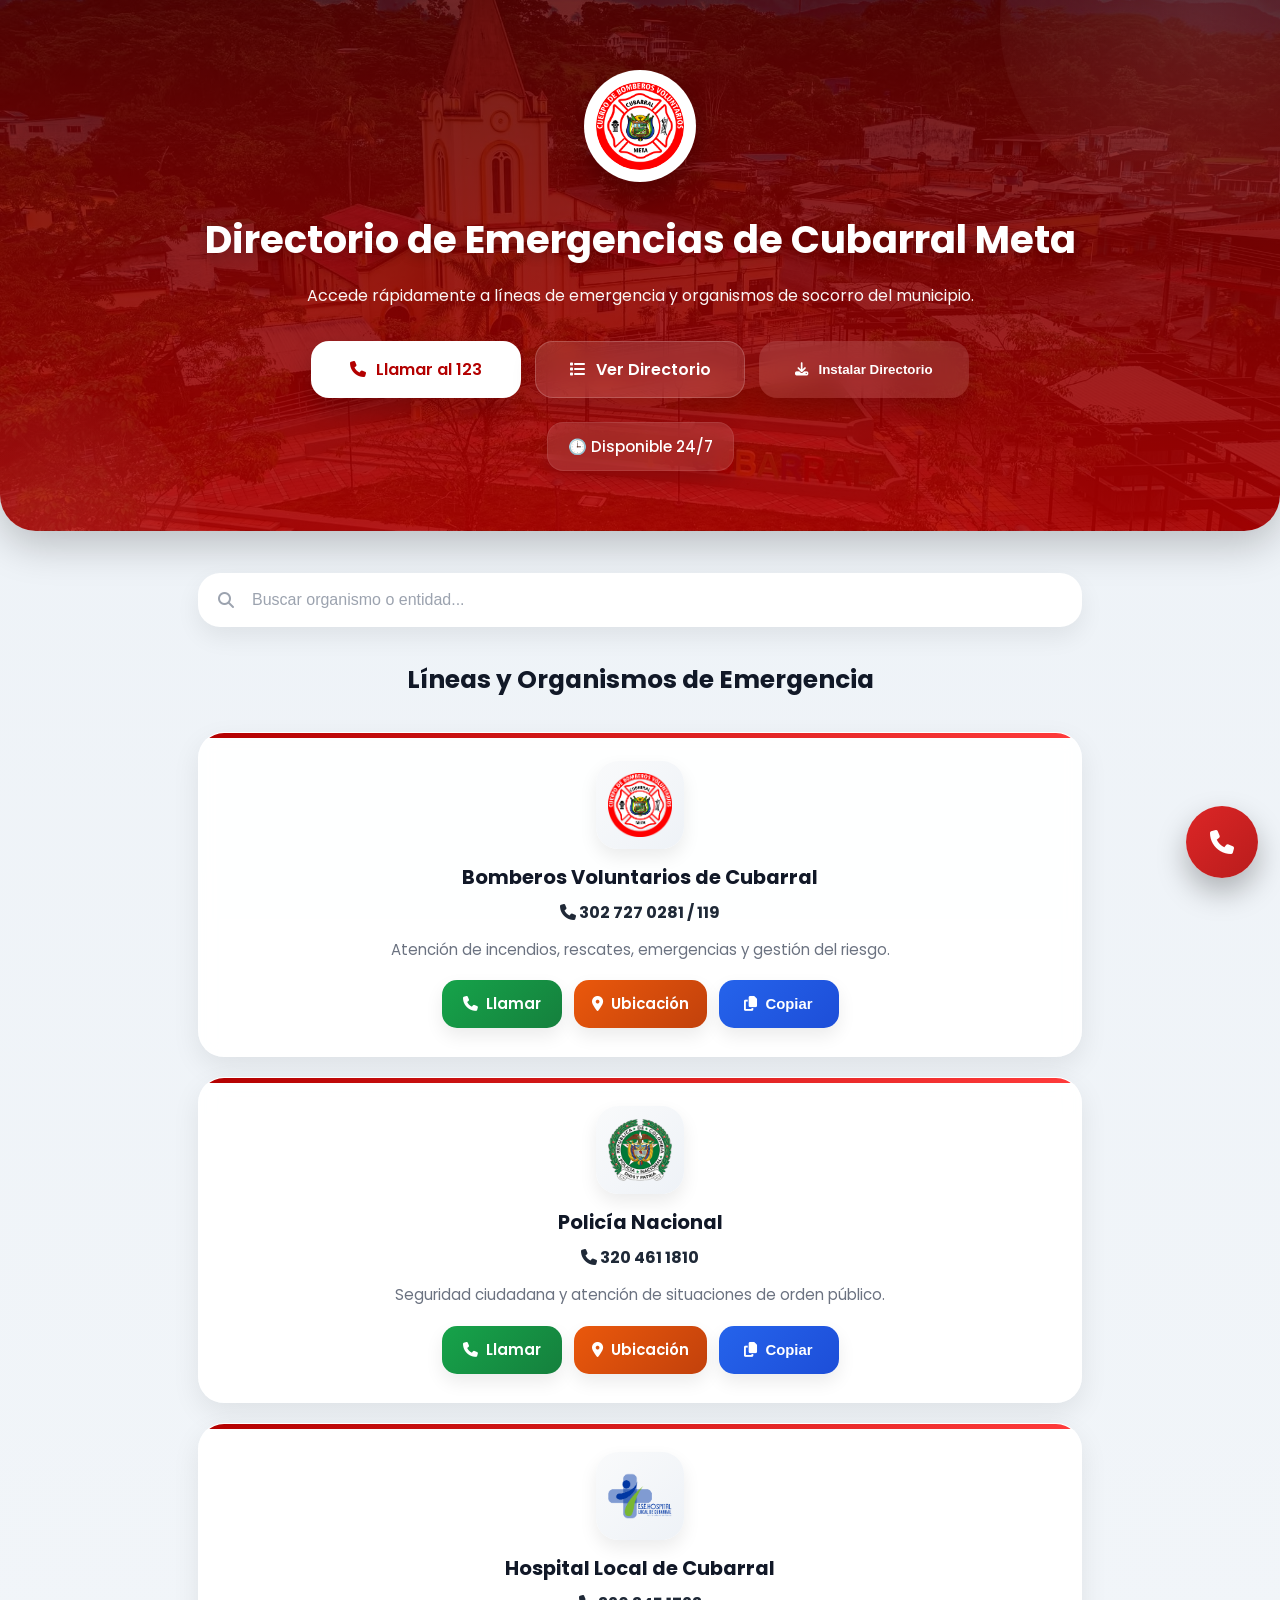
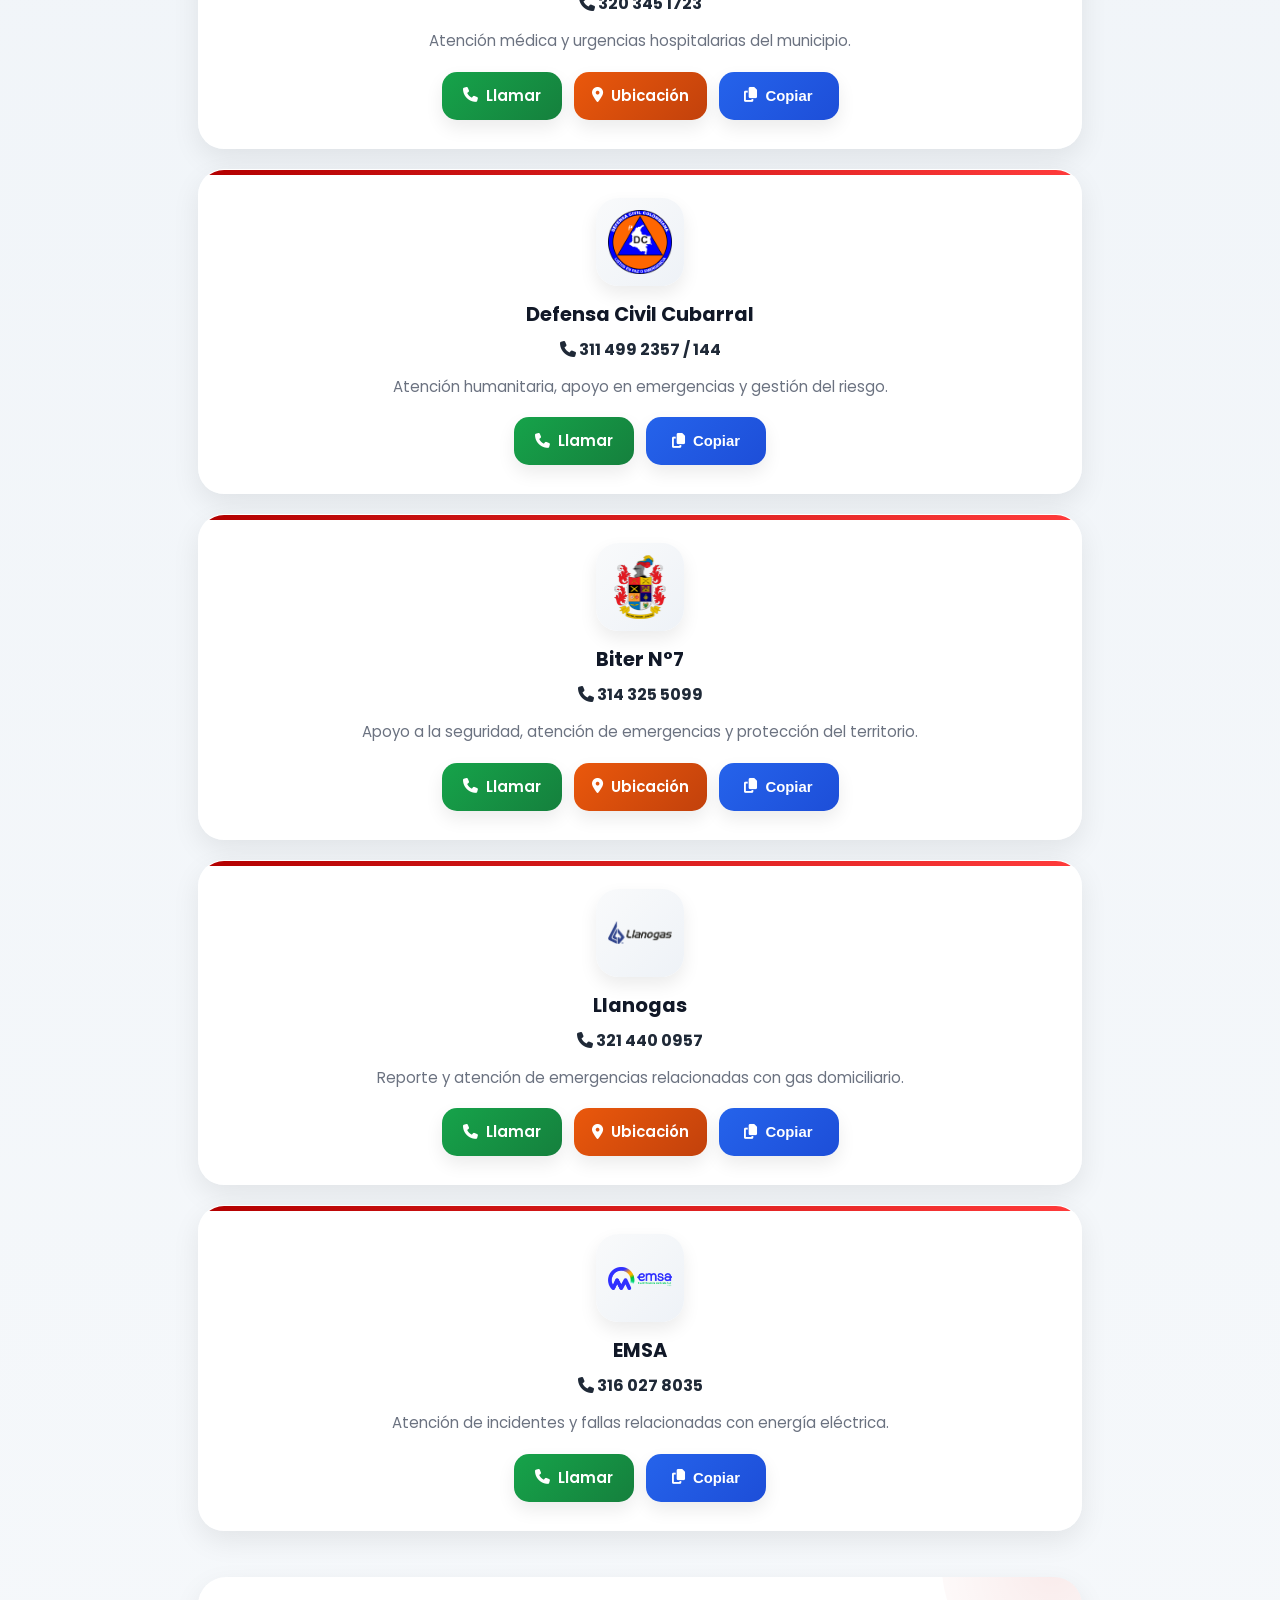
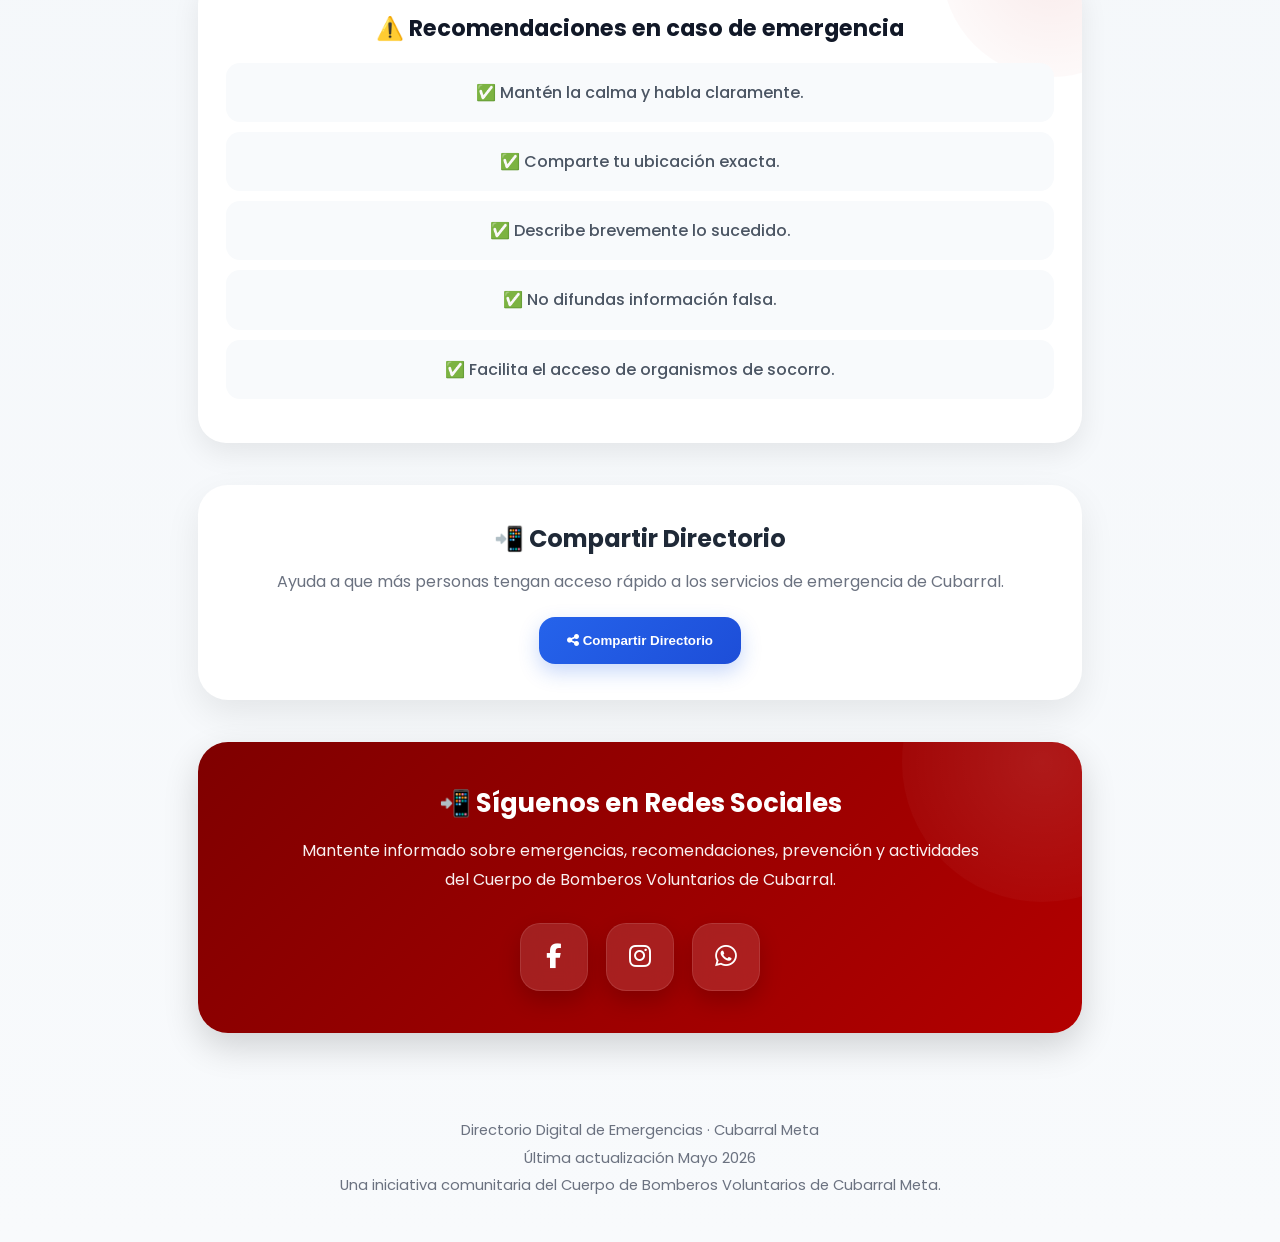
==== directorio/index.html @ 79ac3660 "Add files via upload" ====
<!-- Directorio Digital de Emergencias
Cuerpo de Bomberos Voluntarios de Cubarral

Copyright © 2026 Carlos Ruge
Todos los derechos reservados.
 -->

<!DOCTYPE html>
<html lang="es">

<head>

  <meta charset="UTF-8" />

  <meta
    name="viewport"
    content="width=device-width, initial-scale=1.0" />

  <!-- SEO -->

  <title>
    Directorio de Emergencias de Cubarral Meta
  </title>

  <meta
    name="description"
    content="Directorio digital de emergencias de Cubarral Meta. Accede rápidamente a Bomberos, Policía, Hospital y organismos de socorro." />

  <meta
    name="theme-color"
    content="#b30000">

  <link rel="manifest" href="manifest.json">

  <meta name="mobile-web-app-capable" content="yes">
  <meta name="apple-mobile-web-app-capable" content="yes">
  <meta name="apple-mobile-web-app-status-bar-style" content="default">
  <meta name="apple-mobile-web-app-title" content="Emergencias">

  <!-- OPEN GRAPH -->

  <meta
    property="og:title"
    content="Directorio de Emergencias de Cubarral Meta">

  <meta
    property="og:description"
    content="Accede rápidamente a líneas de emergencia y organismos de socorro de Cubarral Meta.">

  <meta
    property="og:image"
    content="preview.jpg">

  <meta
    property="og:type"
    content="website">

  <!-- FAVICON -->

  <link
    rel="icon"
    type="image/png"
    href="favicon.png">

  <!-- GOOGLE FONTS -->

  <link
    rel="preconnect"
    href="https://fonts.googleapis.com">

  <link
    rel="preconnect"
    href="https://fonts.gstatic.com"
    crossorigin>

  <link
    href="https://fonts.googleapis.com/css2?family=Poppins:wght@300;400;500;600;700&display=swap"
    rel="stylesheet">

  <!-- FONT AWESOME -->

  <link
    rel="stylesheet"
    href="https://cdnjs.cloudflare.com/ajax/libs/font-awesome/6.5.1/css/all.min.css" />

  <style>

    *{
      margin:0;
      padding:0;
      box-sizing:border-box;
    }

    html{
      scroll-behavior:smooth;
    }

    body{

      font-family:'Poppins',sans-serif;

      background:
      linear-gradient(
      to bottom,
      #edf2f7,
      #f8fafc
      );

      color:#1f2937;

      overflow-x:hidden;

    }

    /* SCROLL */

    ::-webkit-scrollbar{
      width:8px;
    }

    ::-webkit-scrollbar-thumb{

      background:#b30000;

      border-radius:20px;

    }

    ::-webkit-scrollbar-track{
      background:#edf2f7;
    }

    /* LOADER */

    #loader{

      position:fixed;

      inset:0;

      background:
      linear-gradient(
      135deg,
      #7f0000,
      #b30000
      );

      z-index:999999;

      display:flex;

      align-items:center;

      justify-content:center;

      transition:1s ease;

    }

    .loader-hide{

      opacity:0;

      visibility:hidden;

    }

    .loader-content{

      text-align:center;

      color:white;

      position:relative;

    }

    .loader-logo{

      width:120px;
      height:120px;

      object-fit:contain;

      background:white;

      border-radius:50%;

      padding:14px;

      position:relative;

      z-index:2;

      box-shadow:
      0 10px 30px rgba(0,0,0,0.25);

      animation:logoFloat 2s ease-in-out infinite;

    }

    .loader-content h2{

      margin-top:24px;

      font-size:1.7rem;

      font-weight:700;

    }

    .loader-content p{

      margin-top:6px;

      opacity:0.92;

      letter-spacing:1px;

    }

    .loader-ring{

      position:absolute;

      width:220px;
      height:220px;

      border-radius:50%;

      border:
      2px solid rgba(255,255,255,0.12);

      top:50%;
      left:50%;

      transform:
      translate(-50%,-50%);

      animation:ringRotate 6s linear infinite;

    }

    @keyframes ringRotate{

      from{
        transform:
        translate(-50%,-50%)
        rotate(0deg);
      }

      to{
        transform:
        translate(-50%,-50%)
        rotate(360deg);
      }

    }

    @keyframes logoFloat{

      0%{
        transform:translateY(0px);
      }

      50%{
        transform:translateY(-8px);
      }

      100%{
        transform:translateY(0px);
      }

    }

    /* HERO */

    .hero{

      position:relative;

      overflow:hidden;

      background:
      linear-gradient(
      rgba(90,0,0,0.84),
      rgba(179,0,0,0.88)
      ),
      url('herocubarral.jpg');

      background-size:cover;
      background-position:center;

      color:white;

      padding:70px 20px 60px;

      text-align:center;

      border-bottom-left-radius:36px;
      border-bottom-right-radius:36px;

      box-shadow:
      0 14px 40px rgba(0,0,0,0.22);

    }

    .hero::before{

      content:"";

      position:absolute;

      width:400px;
      height:400px;

      border-radius:50%;

      background:
      radial-gradient(
      rgba(255,255,255,0.10),
      transparent
      );

      top:-180px;
      right:-120px;

    }

    .hero::after{

      content:"";

      position:absolute;

      width:300px;
      height:300px;

      border-radius:50%;

      background:
      radial-gradient(
      rgba(255,255,255,0.08),
      transparent
      );

      bottom:-160px;
      left:-100px;

    }

    .hero-logo{

      width:112px;
      height:112px;

      object-fit:contain;

      background:white;

      border-radius:50%;

      padding:12px;

      margin-bottom:22px;

      box-shadow:
      0 12px 30px rgba(0,0,0,0.25);

      position:relative;

      z-index:2;

      animation:heroFloat 4s ease-in-out infinite;

    }

    @keyframes heroFloat{

      0%{
        transform:translateY(0px);
      }

      50%{
        transform:translateY(-6px);
      }

      100%{
        transform:translateY(0px);
      }

    }

    .hero h1{

      font-size:2.4rem;

      font-weight:700;

      margin-bottom:14px;

      position:relative;

      z-index:2;

      text-shadow:
      0 4px 12px rgba(0,0,0,0.2);

    }

    .hero p{

      max-width:700px;

      margin:auto;

      line-height:1.8;

      opacity:0.96;

      font-size:1rem;

      position:relative;

      z-index:2;

    }

    .hero-buttons{

      margin-top:30px;

      display:flex;

      justify-content:center;

      gap:14px;

      flex-wrap:wrap;

      position:relative;

      z-index:2;

    }

    .hero-btn{

      text-decoration:none;

      padding:15px 24px;

      border-radius:18px;

      font-weight:600;

      display:flex;
      align-items:center;
      justify-content:center;
      gap:10px;

      transition:0.3s ease;

      min-height:56px;

      min-width:210px;

      backdrop-filter:blur(10px);

    }

    .btn-123{

      background:white;

      color:#b30000;

      box-shadow:
      0 10px 24px rgba(0,0,0,0.2);

    }

    .btn-directory{

      background:
      rgba(255,255,255,0.12);

      color:white;

      border:
      1px solid rgba(255,255,255,0.18);

      box-shadow:
      0 10px 24px rgba(0,0,0,0.14);

    }

    .hero-btn:hover{

      transform:
      translateY(-3px)
      scale(1.02);

    }

    /* ETIQUETA */

    .status-bar{

      margin-top:24px;

      display:flex;

      justify-content:center;

    }

    .status-item{

      background:
      rgba(255,255,255,0.12);

      padding:12px 20px;

      border-radius:16px;

      backdrop-filter:blur(10px);

      border:
      1px solid rgba(255,255,255,0.08);

      font-size:0.95rem;

      font-weight:500;

      box-shadow:
      0 8px 18px rgba(0,0,0,0.12);

    }

    /* CONTAINER */

    .container{

      max-width:920px;

      margin:42px auto;

      padding:0 18px;

    }

    /* BUSCADOR */

    .search-box{
      margin-bottom:34px;
    }

    .search-container{

      position:relative;

    }

    .search-icon{

      position:absolute;

      top:50%;
      left:20px;

      transform:translateY(-50%);

      color:#9ca3af;

      font-size:1rem;

      pointer-events:none;

    }

    .search-box input{

      width:100%;

      padding:
      18px 20px 18px 54px;

      border:none;

      border-radius:22px;

      font-size:1rem;

      background:white;

      box-shadow:
      0 10px 24px rgba(0,0,0,0.07);

      outline:none;

      transition:0.3s ease;

    }

    .search-box input:focus{

      transform:translateY(-2px);

      box-shadow:
      0 14px 28px rgba(179,0,0,0.12);

    }

    .search-box input::placeholder{

      color:#9ca3af;

      font-weight:500;

    }

    /* TITULO */

    .section-title{

      text-align:center;

      margin-bottom:34px;

      font-size:1.55rem;

      font-weight:700;

      color:#111827;

    }

    /* CARDS */

    .card{

      position:relative;

      overflow:hidden;

      background:
      rgba(255,255,255,0.94);

      backdrop-filter:blur(8px);

      border-radius:26px;

      padding:28px 22px;

      display:flex;

      flex-direction:column;

      align-items:center;

      text-align:center;

      gap:14px;

      margin-bottom:20px;

      border:
      1px solid rgba(255,255,255,0.6);

      box-shadow:
      0 10px 28px rgba(0,0,0,0.08);

      transition:0.35s ease;

      animation:fadeUp 0.6s ease;

    }

.card::before{

      content:"";

      position:absolute;

      top:0;
      left:0;

      width:100%;
      height:5px;

      background:
      linear-gradient(
      90deg,
      #b30000,
      #ff3b3b
      );

    }

    .card:hover{

      transform:
      translateY(-6px);

      box-shadow:
      0 18px 40px rgba(0,0,0,0.12);

    }

    @keyframes fadeUp{

      from{
        opacity:0;
        transform:translateY(10px);
      }

      to{
        opacity:1;
        transform:translateY(0);
      }

    }

    .logo{

      width:88px;
      height:88px;

      object-fit:contain;

      border-radius:22px;

      background:
      linear-gradient(
      135deg,
      #f9fafb,
      #eef2f7
      );

      padding:12px;

      box-shadow:
      0 8px 18px rgba(0,0,0,0.08);

    }

    .card-info{
      width:100%;
    }

    .card-info h2{

      font-size:1.22rem;

      margin-bottom:8px;

      color:#111827;

    }

    .number{

      font-weight:700;

      color:#1f2937;

      margin-bottom:12px;

      font-size:1rem;

    }

    .description{

      font-size:0.94rem;

      color:#6b7280;

      line-height:1.7;

    }

    /* BOTONES */

    .buttons{

      display:flex;

      justify-content:center;

      flex-wrap:wrap;

      gap:12px;

      margin-top:18px;

    }

    .btn{

      text-decoration:none;

      padding:12px 18px;

      border-radius:15px;

      font-size:0.93rem;

      font-weight:600;

      display:flex;

      align-items:center;

      justify-content:center;

      gap:8px;

      transition:0.3s ease;

      min-width:120px;

      min-height:48px;

      border:none;

      cursor:pointer;

      box-shadow:
      0 8px 18px rgba(0,0,0,0.08);

    }

    .btn:hover{

      transform:
      translateY(-3px)
      scale(1.02);

    }

    .call{

      background:
      linear-gradient(
      135deg,
      #16a34a,
      #15803d
      );

      color:white;

    }

    .map{

      background:
      linear-gradient(
      135deg,
      #ea580c,
      #c2410c
      );

      color:white;

    }

    .copy{

      background:
      linear-gradient(
      135deg,
      #2563eb,
      #1d4ed8
      );

      color:white;

    }

    /* RECOMENDACIONES */

    .tips{

      margin-top:46px;

      background:white;

      border-radius:28px;

      padding:34px 28px;

      text-align:center;

      box-shadow:
      0 10px 28px rgba(0,0,0,0.08);

      position:relative;

      overflow:hidden;

    }

    .tips::before{

      content:"";

      position:absolute;

      width:220px;
      height:220px;

      border-radius:50%;

      background:
      radial-gradient(
      rgba(179,0,0,0.08),
      transparent
      );

      top:-120px;
      right:-80px;

    }

    .tips h3{

      margin-bottom:18px;

      color:#111827;

      font-size:1.4rem;

      position:relative;

      z-index:2;

    }

    .tips ul{

      list-style:none;

      line-height:2.2;

      color:#4b5563;

      position:relative;

      z-index:2;

    }

    .tips li{

      background:#f8fafc;

      margin-bottom:10px;

      padding:12px 16px;

      border-radius:14px;

      font-weight:500;

    }

    /* REDES SOCIALES */

    .social-section{

      margin-top:42px;

      background:
      linear-gradient(
      135deg,
      #7f0000,
      #b30000
      );

      border-radius:30px;

      padding:42px 28px;

      text-align:center;

      color:white;

      box-shadow:
      0 14px 35px rgba(0,0,0,0.16);

      position:relative;

      overflow:hidden;

    }

    .social-section::before{

      content:"";

      position:absolute;

      width:280px;
      height:280px;

      border-radius:50%;

      background:
      radial-gradient(
      rgba(255,255,255,0.10),
      transparent
      );

      top:-120px;
      right:-100px;

    }

    .social-section h3{

      font-size:1.6rem;

      margin-bottom:14px;

      position:relative;

      z-index:2;

    }

    .social-section p{

      opacity:0.94;

      margin-bottom:28px;

      line-height:1.8;

      max-width:700px;

      margin-left:auto;
      margin-right:auto;

      position:relative;

      z-index:2;

    }

    .share-section{

  margin-top:42px;

  background:white;

  border-radius:30px;

  padding:36px 28px;

  text-align:center;

  box-shadow:
  0 14px 35px rgba(0,0,0,0.08);

}

.share-section h3{

  font-size:1.5rem;

  margin-bottom:12px;

}

.share-section p{

  color:#6b7280;

  margin-bottom:22px;

  line-height:1.7;

}
    
/* ==========================================
   COMPARTIR DIRECTORIO
========================================== */
.share-main-btn{

  background:
  linear-gradient(
  135deg,
  #2563eb,
  #1d4ed8
  );

  color:white;

  border:none;

  padding:16px 28px;

  border-radius:16px;

  font-weight:600;

  cursor:pointer;

  transition:.3s ease;

  box-shadow:
  0 8px 20px rgba(37,99,235,.25);

}

.share-main-btn:hover{

  transform:
  translateY(-2px);

}
.share-modal{

  position:fixed;

  inset:0;

  background:
  rgba(0,0,0,0.6);

  display:flex;

  align-items:center;

  justify-content:center;

  z-index:999999;

  opacity:0;

  visibility:hidden;

  pointer-events:none;

  transition:
  opacity .30s ease,
  visibility .30s ease;

}

.share-modal.active{

  opacity:1;

  visibility:visible;

  pointer-events:auto;

}

.share-modal-content{

  background:white;

  width:92%;

  max-width:420px;

  border-radius:24px;

  padding:28px;

  text-align:center;

  position:relative;

  transform:scale(.90);

  transition:
  transform .30s ease;

}
    .share-modal.active
.share-modal-content{

  transform:scale(1);

}

.share-qr{

  width:220px;

  height:220px;

  object-fit:contain;

  margin:18px auto;

  display:block;

}

.close-share{

  position:absolute;

  top:12px;

  right:12px;

  border:none;

  background:none;

  font-size:2rem;

  cursor:pointer;

}

.share-action-btn{

  width:100%;

  margin-top:12px;

  padding:14px;

  border:none;

  border-radius:14px;

  font-weight:600;

  cursor:pointer;

}

    .social-icons{

      display:flex;

      justify-content:center;

      align-items:center;

      gap:18px;

      flex-wrap:wrap;

      position:relative;

      z-index:2;

    }

    .social-link{

      width:68px;
      height:68px;

      border-radius:20px;

      background:
      rgba(255,255,255,0.12);

      backdrop-filter:blur(10px);

      display:flex;

      align-items:center;

      justify-content:center;

      color:white;

      font-size:1.55rem;

      text-decoration:none;

      transition:0.35s ease;

      border:
      1px solid rgba(255,255,255,0.10);

      box-shadow:
      0 10px 22px rgba(0,0,0,0.18);

    }

    .social-link:hover{

      transform:
      translateY(-5px)
      scale(1.06);

      background:white;

      color:#b30000;

    }

    /* FOOTER */

    footer{

      text-align:center;

      padding:42px 20px;

      color:#6b7280;

      font-size:0.92rem;

      line-height:1.9;

    }

    /* BOTON FLOTANTE */

    .floating-emergency{

      position:fixed;

      bottom:22px;
      right:22px;

      width:72px;
      height:72px;

      background:
      linear-gradient(
      135deg,
      #dc2626,
      #b91c1c
      );

      color:white;

      border-radius:50%;

      display:flex;

      align-items:center;

      justify-content:center;

      font-size:1.5rem;

      text-decoration:none;

      box-shadow:
      0 14px 30px rgba(0,0,0,0.28);

      z-index:999;

      transition:0.3s ease;

      animation:pulse 2s infinite;

    }

    .floating-emergency:hover{

      transform:scale(1.08);

    }

    @keyframes pulse{

      0%{
        box-shadow:
        0 0 0 0 rgba(220,38,38,0.5);
      }

      70%{
        box-shadow:
        0 0 0 18px rgba(220,38,38,0);
      }

      100%{
        box-shadow:
        0 0 0 0 rgba(220,38,38,0);
      }

    }

    /* TOAST */

    .toast{

      position:fixed;

      bottom:105px;
      right:24px;

      background:#111827;

      color:white;

      padding:14px 18px;

      border-radius:14px;

      display:flex;

      align-items:center;

      gap:10px;

      font-size:0.92rem;

      box-shadow:
      0 10px 25px rgba(0,0,0,0.22);

      transform:
      translateY(30px);

      opacity:0;

      visibility:hidden;

      transition:0.4s ease;

      z-index:9999;

    }

    .toast.show{

      transform:translateY(0);

      opacity:1;

      visibility:visible;

    }

    /* RESPONSIVE */

    @media(max-width:768px){

      .hero{

        padding:56px 18px 52px;

      }

      .hero h1{

        font-size:1.85rem;

      }

      .hero p{

        font-size:0.96rem;

      }

      .hero-logo{

        width:96px;
        height:96px;

      }

      .hero-buttons{

        flex-direction:column;

      }

      .hero-btn{

        width:100%;

      }

      .section-title{

        font-size:1.35rem;

      }

      .card{

        padding:24px 18px;

      }

      .buttons{

        flex-direction:column;

      }

      .btn{

        width:100%;

      }

      .floating-emergency{

        width:66px;
        height:66px;

      }

    }

  </style>

</head>

<body>

  <!-- LOADER -->

  <div id="loader">

    <div class="loader-content">

      <div class="loader-ring"></div>

      <img
        src="logobomberos.png"
        alt="Logo Bomberos"
        class="loader-logo">

      <h2>
        Directorio de Emergencias
      </h2>

      <p>
        Cargando sistema...
      </p>

    </div>

  </div>

  <!-- TOAST -->

  <div
    class="toast"
    id="toast">

    <i class="fa-solid fa-circle-check"></i>

    <span id="toastText">
      Número copiado
    </span>

  </div>

  <!-- BOTON FLOTANTE -->

  <a
    href="tel:123"
    class="floating-emergency"
    aria-label="Llamar al 123">

    <i class="fa-solid fa-phone"></i>

  </a>

  <!-- HERO -->

  <header class="hero">

    <img
      src="logobomberos.png"
      alt="Logo Bomberos"
      class="hero-logo">

    <h1>
      Directorio de Emergencias de Cubarral Meta
    </h1>

    <p>
      Accede rápidamente a líneas de emergencia y organismos de socorro
      del municipio.
      
    </p>

    <div class="hero-buttons">

      <a
        href="tel:123"
        class="hero-btn btn-123">

        <i class="fa-solid fa-phone"></i>

        Llamar al 123

      </a>

      <a
        href="#directorio"
        class="hero-btn btn-directory">

        <i class="fa-solid fa-list"></i>

        Ver Directorio

      </a>

      <button
        id="installBtn"
        class="hero-btn btn-directory"
        style="display:none; cursor:pointer; border:none;">

        <i class="fa-solid fa-download"></i>

        Instalar Directorio

      </button>

    </div>

    <div class="status-bar">

      <div class="status-item">
        🕒 Disponible 24/7
      </div>

    </div>

  </header>

  <!-- CONTENIDO -->

  <main
    class="container"
    id="directorio">

    <!-- BUSCADOR -->

    <div class="search-box">

      <div class="search-container">

        <i class="fa-solid fa-magnifying-glass search-icon"></i>

        <input
          type="text"
          id="searchInput"
          placeholder="Buscar organismo o entidad...">

      </div>

    </div>

    <h2 class="section-title">
      Líneas y Organismos de Emergencia
    </h2>

    <!-- BOMBEROS -->

    <div class="card">
<img
        class="logo"
        src="logobomberos.png"
        alt="Bomberos"
        loading="lazy">

      <div class="card-info">

        <h2>
          Bomberos Voluntarios de Cubarral
        </h2>

        <div class="number">

          <i class="fa-solid fa-phone"></i>

          302 727 0281 / 119

        </div>

        <div class="description">
          Atención de incendios, rescates, emergencias y gestión del riesgo.
        </div>

        <div class="buttons">

          <a
            class="btn call"
            href="tel:+573027270281">

            <i class="fa-solid fa-phone"></i>

            Llamar

          </a>

          <a
            class="btn map"
            target="_blank"
            href="https://maps.google.com/?q=Bomberos+Cubarral+Meta">

            <i class="fa-solid fa-location-dot"></i>

            Ubicación

          </a>

          <button
            class="btn copy"
            onclick="copyNumber('3027270281')">

            <i class="fa-solid fa-copy"></i>

            Copiar

          </button>

        </div>

      </div>

    </div>

    <!-- POLICIA -->

    <div class="card">

      <img
        class="logo"
        src="logopolicia.png"
        alt="Policía"
        loading="lazy">

      <div class="card-info">

        <h2>
          Policía Nacional
        </h2>

        <div class="number">

          <i class="fa-solid fa-phone"></i>

          320 461 1810

        </div>

        <div class="description">
          Seguridad ciudadana y atención de situaciones de orden público.
        </div>

        <div class="buttons">

          <a
            class="btn call"
            href="tel:+573204611810">

            <i class="fa-solid fa-phone"></i>

            Llamar

          </a>

          <a
            class="btn map"
            target="_blank"
            href="https://maps.google.com/?q=Policia+Cubarral+Meta">

            <i class="fa-solid fa-location-dot"></i>

            Ubicación

          </a>

          <button
            class="btn copy"
            onclick="copyNumber('3204611810')">

            <i class="fa-solid fa-copy"></i>

            Copiar

          </button>

        </div>

      </div>

    </div>

    <!-- HOSPITAL -->

    <div class="card">

      <img
        class="logo"
        src="logohospital.png"
        alt="Hospital"
        loading="lazy">

      <div class="card-info">

        <h2>
          Hospital Local de Cubarral
        </h2>

        <div class="number">

          <i class="fa-solid fa-phone"></i>

          320 345 1723

        </div>

        <div class="description">
          Atención médica y urgencias hospitalarias del municipio.
        </div>

        <div class="buttons">

          <a
            class="btn call"
            href="tel:+573203451723">

            <i class="fa-solid fa-phone"></i>

            Llamar

          </a>

          <a
            class="btn map"
            target="_blank"
            href="https://maps.google.com/?q=Hospital+Cubarral+Meta">

            <i class="fa-solid fa-location-dot"></i>

            Ubicación

          </a>

          <button
            class="btn copy"
            onclick="copyNumber('3203451723')">

            <i class="fa-solid fa-copy"></i>

            Copiar

          </button>

        </div>

      </div>

    </div>

    <!-- DEFENSA CIVIL -->

    <div class="card">

      <img
        class="logo"
        src="logodefensacivil.png"
        alt="Defensa Civil"
        loading="lazy">

      <div class="card-info">

        <h2>
          Defensa Civil Cubarral
        </h2>

        <div class="number">

          <i class="fa-solid fa-phone"></i>

          311 499 2357 / 144

        </div>

        <div class="description">
          Atención humanitaria, apoyo en emergencias y gestión del riesgo.
        </div>

        <div class="buttons">

          <a
            class="btn call"
            href="tel:+573114992357">

            <i class="fa-solid fa-phone"></i>

            Llamar

          </a>

          <button
            class="btn copy"
            onclick="copyNumber('3114992357')">

            <i class="fa-solid fa-copy"></i>

            Copiar

          </button>

        </div>

      </div>

    </div>

    <!-- BITER 7 -->

    <div class="card">

      <img
        class="logo"
        src="logobiter7.png"
        alt="Biter 7"
        loading="lazy">

      <div class="card-info">

        <h2>
          Biter N°7
        </h2>

        <div class="number">

          <i class="fa-solid fa-phone"></i>

          314 325 5099

        </div>

        <div class="description">
          Apoyo a la seguridad, atención de emergencias y protección del territorio.
        </div>

        <div class="buttons">

          <a
            class="btn call"
            href="tel:+573143255099">

            <i class="fa-solid fa-phone"></i>

            Llamar

          </a>

          <a
            class="btn map"
            target="_blank"
            href="https://maps.app.goo.gl/8JbhGAe1p146J4Wo7">

            <i class="fa-solid fa-location-dot"></i>

            Ubicación

          </a>

          <button
            class="btn copy"
            onclick="copyNumber('3143255099')">

            <i class="fa-solid fa-copy"></i>

            Copiar

          </button>

        </div>

      </div>

    </div>

    <!-- LLANOGAS -->

    <div class="card">

      <img
        class="logo"
        src="logollanogas.png"
        alt="Llanogas"
        loading="lazy">

      <div class="card-info">

        <h2>
          Llanogas
        </h2>

        <div class="number">

          <i class="fa-solid fa-phone"></i>

          321 440 0957

        </div>

        <div class="description">
          Reporte y atención de emergencias relacionadas con gas domiciliario.
        </div>

        <div class="buttons">

          <a
            class="btn call"
            href="tel:+573214400957">

            <i class="fa-solid fa-phone"></i>

            Llamar

          </a>

          <a
            class="btn map"
            target="_blank"
            href="https://maps.app.goo.gl/v4p1GgM9LpTAhm616">

            <i class="fa-solid fa-location-dot"></i>

            Ubicación

          </a>

          <button
            class="btn copy"
            onclick="copyNumber('3214400957')">

            <i class="fa-solid fa-copy"></i>

            Copiar

          </button>

        </div>

      </div>

    </div>

    <!-- EMSA -->

    <div class="card">

      <img
        class="logo"
        src="logoemsa.png"
        alt="EMSA"
        loading="lazy">

      <div class="card-info">

        <h2>
          EMSA
        </h2>

        <div class="number">

          <i class="fa-solid fa-phone"></i>

          316 027 8035

        </div>

        <div class="description">
          Atención de incidentes y fallas relacionadas con energía eléctrica.
        </div>

        <div class="buttons">

          <a
            class="btn call"
            href="tel:+573160278035">

            <i class="fa-solid fa-phone"></i>

            Llamar

          </a>

          <button
            class="btn copy"
            onclick="copyNumber('3160278035')">

            <i class="fa-solid fa-copy"></i>

            Copiar

          </button>

        </div>

      </div>

    </div>

    <!-- RECOMENDACIONES -->

    <section class="tips">

      <h3>
        ⚠️ Recomendaciones en caso de emergencia
      </h3>

      <ul>

        <li>
          ✅ Mantén la calma y habla claramente.
        </li>

        <li>
          ✅ Comparte tu ubicación exacta.
        </li>

        <li>
          ✅ Describe brevemente lo sucedido.
        </li>

        <li>
          ✅ No difundas información falsa.
        </li>

        <li>
          ✅ Facilita el acceso de organismos de socorro.
        </li>

      </ul>

    </section>

    <!-- COMPARTIR DIRECTORIO -->

<section class="share-section">

  <h3>
    📲 Compartir Directorio
  </h3>

  <p>
    Ayuda a que más personas tengan acceso rápido a los servicios de emergencia de Cubarral.
  </p>

  <button
    class="share-main-btn"
    onclick="openShareModal()">

    <i class="fa-solid fa-share-nodes"></i>

    Compartir Directorio

  </button>

</section>

    <!-- REDES SOCIALES -->

    <section class="social-section">

      <h3>
        📲 Síguenos en Redes Sociales
      </h3>

      <p>
        Mantente informado sobre emergencias,
        recomendaciones, prevención y actividades
        del Cuerpo de Bomberos Voluntarios de Cubarral.
      </p>

      <div class="social-icons">

<!-- FACEBOOK -->

        <a
          class="social-link"
          href="https://www.facebook.com/share/19HRPQMaZ5/"
          target="_blank"
          aria-label="Facebook">

          <i class="fa-brands fa-facebook-f"></i>

        </a>

        <!-- INSTAGRAM -->

        <a
          class="social-link"
          href="https://www.instagram.com/bomberoscubarral?igsh=MWd5b3p5ZTN1bmw0MQ=="
          target="_blank"
          aria-label="Instagram">

          <i class="fa-brands fa-instagram"></i>

        </a>

        <!-- WHATSAPP -->

        <a
          class="social-link"
          href="https://wa.me/573027270281"
          target="_blank"
          aria-label="WhatsApp">

          <i class="fa-brands fa-whatsapp"></i>

        </a>

      </div>

    </section>

  </main>

  <!-- FOOTER -->

  <footer>

    Directorio Digital de Emergencias · Cubarral Meta

    <br>

    Última actualización Mayo 2026

    <br>

    Una iniciativa comunitaria del
    Cuerpo de Bomberos Voluntarios de Cubarral Meta.

  </footer>

  <!-- JAVASCRIPT -->
  <script src="app.js"></script>


  <!-- MODAL COMPARTIR -->

<div
  id="shareModal"
  class="share-modal">

  <div class="share-modal-content">

    <button
      class="close-share"
      onclick="closeShareModal()">

      ×

    </button>

    <h3>
      Compartir Directorio
    </h3>

    <p>
      Directorio Digital de Emergencias
      Cubarral Meta
    </p>

    <img
      src="qr-directorio.png"
      alt="Código QR Directorio"
      class="share-qr">

    <p>
      Escanee o comparta el enlace para acceder al directorio.
    </p>

    <button
      class="share-action-btn"
      onclick="shareDirectory()">

      📤 Compartir

    </button>

    <button
      class="share-action-btn"
      onclick="copyDirectoryLink()">

      📋 Copiar enlace

    </button>

  </div>

</div>

</body>

</html>
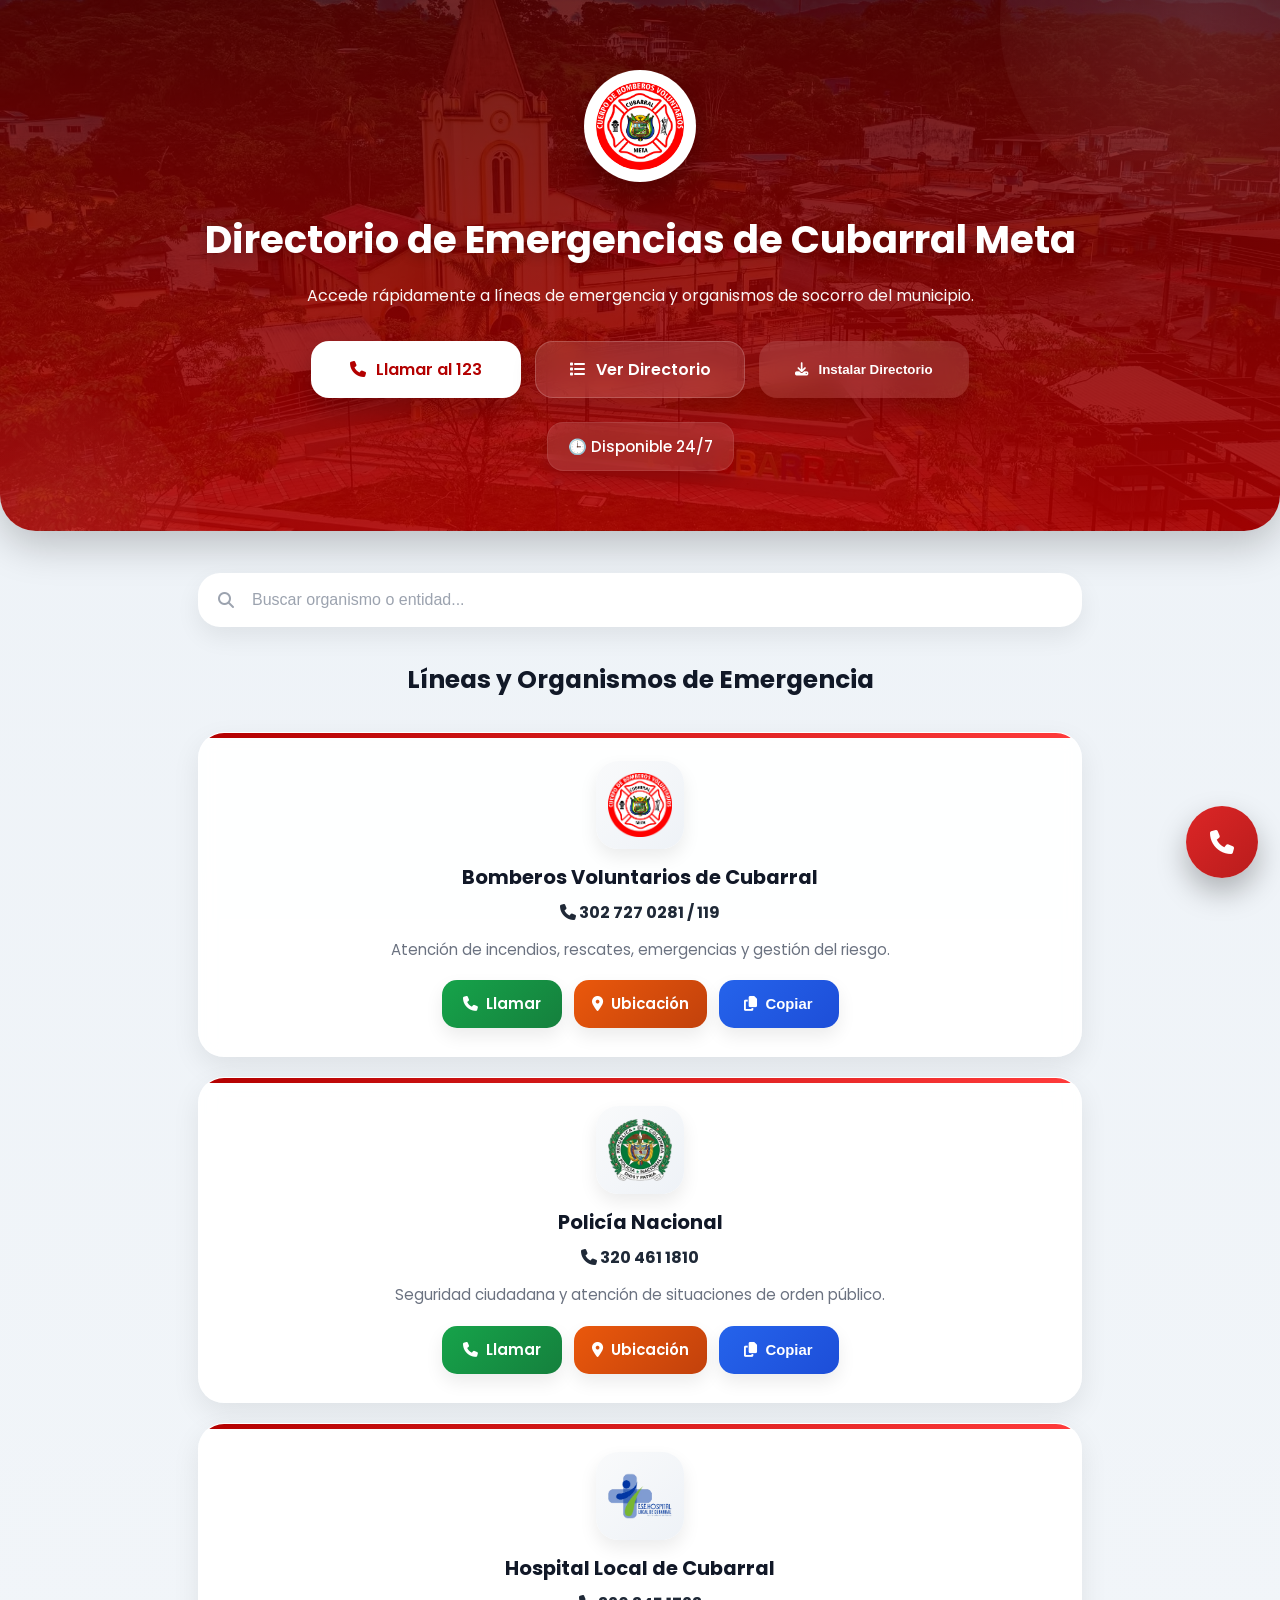
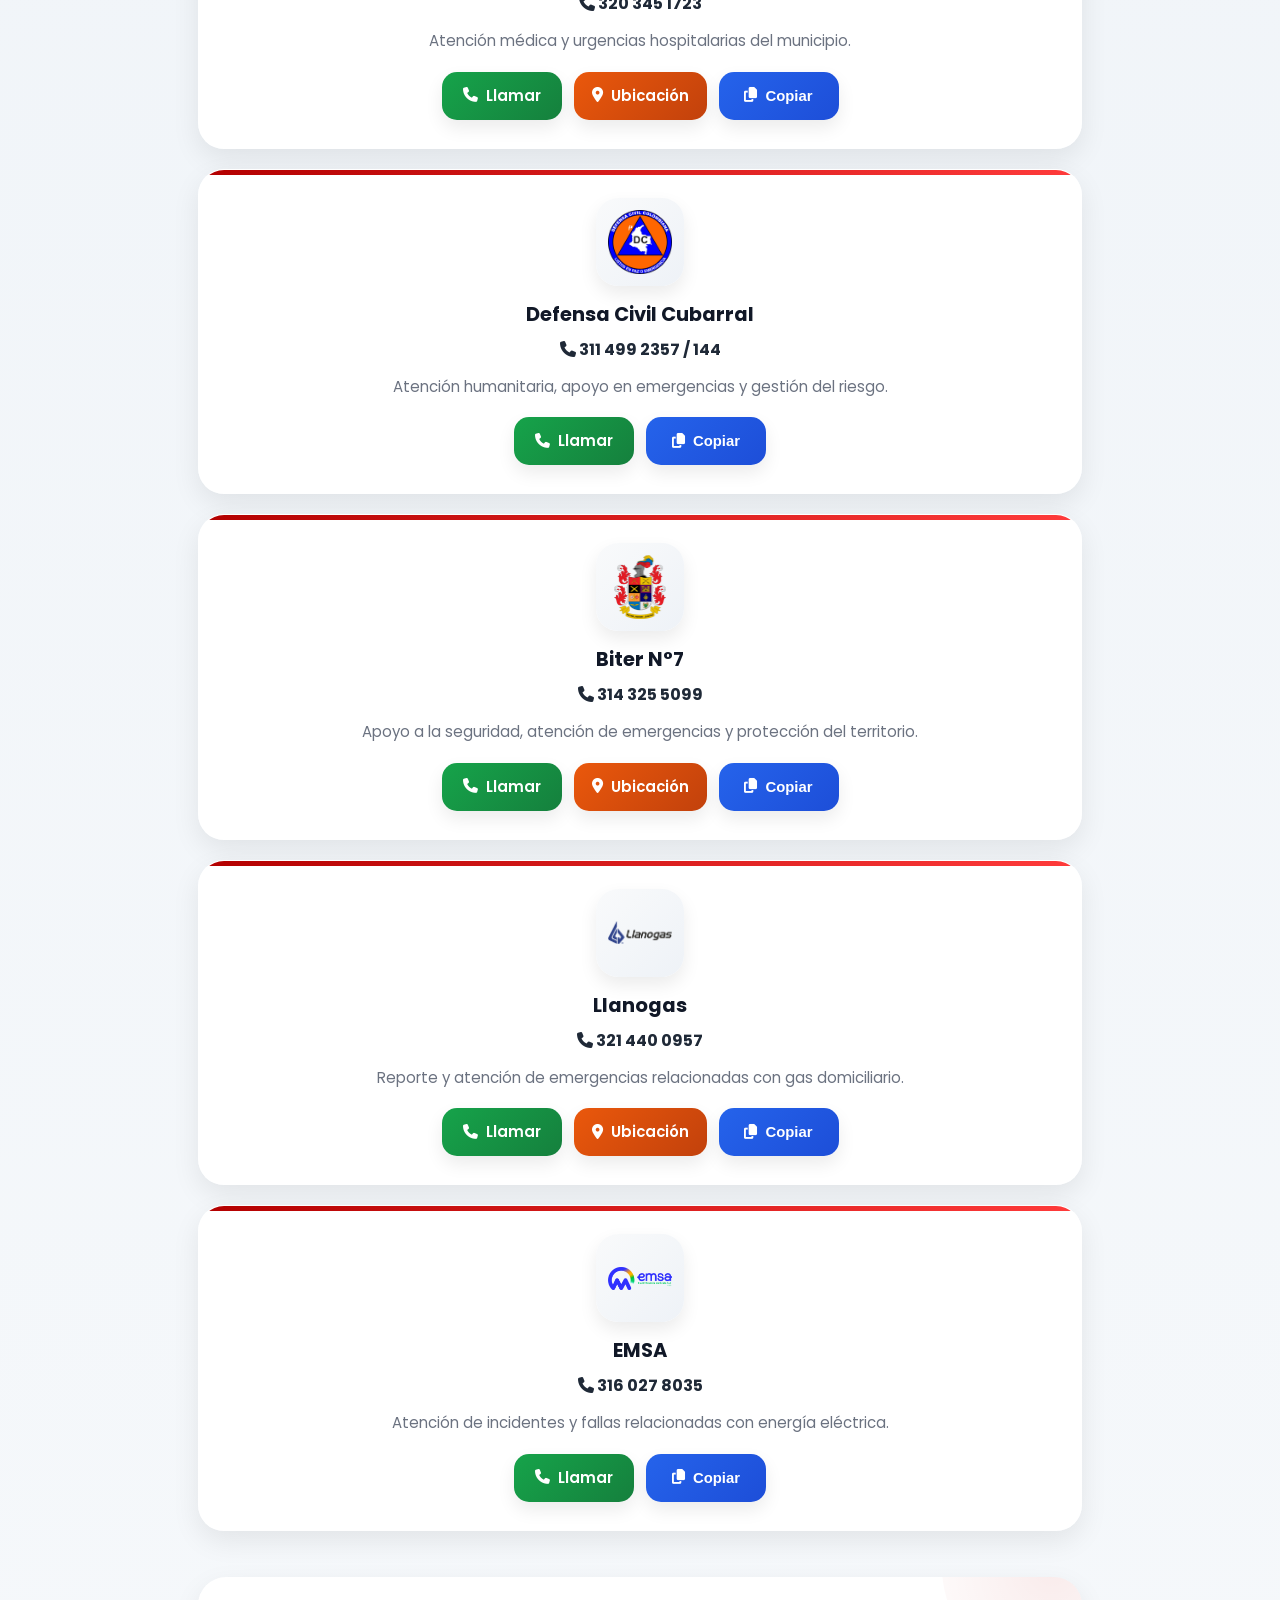
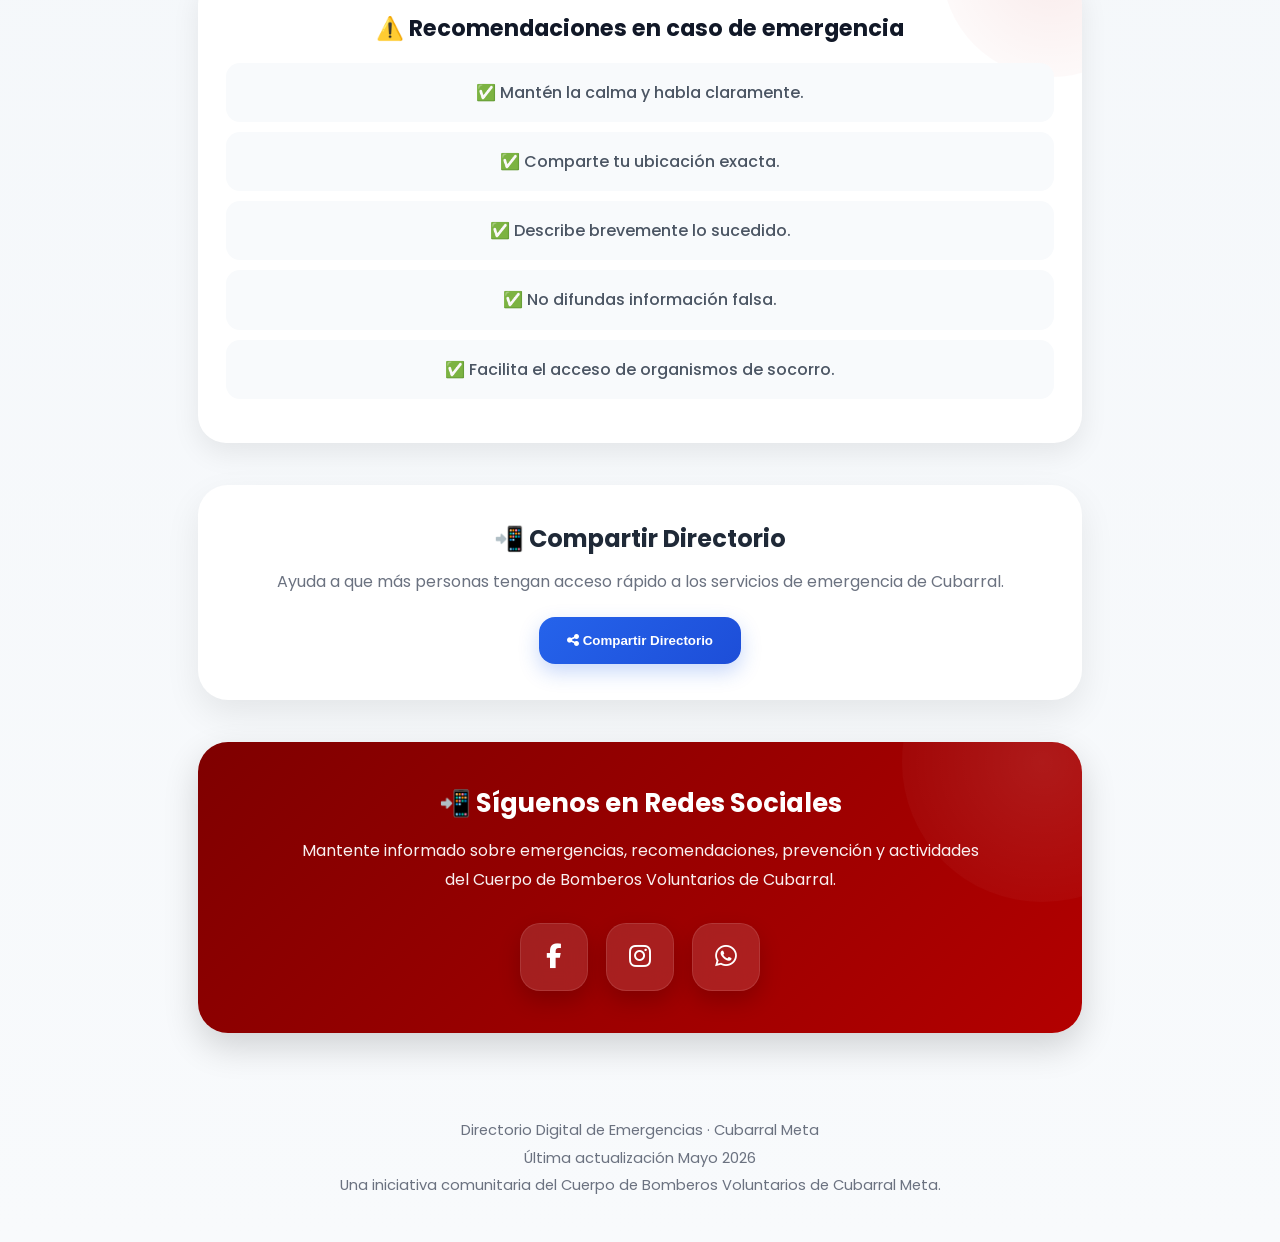
==== commit 5758e392: "Add files via upload" ====
--- a/directorio/index.html
+++ b/directorio/index.html
@@ -2,2301 +2,373 @@
 Cuerpo de Bomberos Voluntarios de Cubarral
 
 Copyright © 2026 Carlos Ruge
-Todos los derechos reservados.
- -->
+Todos los derechos reservados. -->
 
-<!DOCTYPE html>
-<html lang="es">
-
+<!doctype html>
+<html lang=es>
 <head>
-
-  <meta charset="UTF-8" />
-
-  <meta
-    name="viewport"
-    content="width=device-width, initial-scale=1.0" />
-
-  <!-- SEO -->
-
-  <title>
-    Directorio de Emergencias de Cubarral Meta
-  </title>
-
-  <meta
-    name="description"
-    content="Directorio digital de emergencias de Cubarral Meta. Accede rápidamente a Bomberos, Policía, Hospital y organismos de socorro." />
-
-  <meta
-    name="theme-color"
-    content="#b30000">
-
-  <link rel="manifest" href="manifest.json">
-
-  <meta name="mobile-web-app-capable" content="yes">
-  <meta name="apple-mobile-web-app-capable" content="yes">
-  <meta name="apple-mobile-web-app-status-bar-style" content="default">
-  <meta name="apple-mobile-web-app-title" content="Emergencias">
-
-  <!-- OPEN GRAPH -->
-
-  <meta
-    property="og:title"
-    content="Directorio de Emergencias de Cubarral Meta">
-
-  <meta
-    property="og:description"
-    content="Accede rápidamente a líneas de emergencia y organismos de socorro de Cubarral Meta.">
-
-  <meta
-    property="og:image"
-    content="preview.jpg">
-
-  <meta
-    property="og:type"
-    content="website">
-
-  <!-- FAVICON -->
-
-  <link
-    rel="icon"
-    type="image/png"
-    href="favicon.png">
-
-  <!-- GOOGLE FONTS -->
-
-  <link
-    rel="preconnect"
-    href="https://fonts.googleapis.com">
-
-  <link
-    rel="preconnect"
-    href="https://fonts.gstatic.com"
-    crossorigin>
-
-  <link
-    href="https://fonts.googleapis.com/css2?family=Poppins:wght@300;400;500;600;700&display=swap"
-    rel="stylesheet">
-
-  <!-- FONT AWESOME -->
-
-  <link
-    rel="stylesheet"
-    href="https://cdnjs.cloudflare.com/ajax/libs/font-awesome/6.5.1/css/all.min.css" />
-
-  <style>
-
-    *{
-      margin:0;
-      padding:0;
-      box-sizing:border-box;
-    }
-
-    html{
-      scroll-behavior:smooth;
-    }
-
-    body{
-
-      font-family:'Poppins',sans-serif;
-
-      background:
-      linear-gradient(
-      to bottom,
-      #edf2f7,
-      #f8fafc
-      );
-
-      color:#1f2937;
-
-      overflow-x:hidden;
-
-    }
-
-    /* SCROLL */
-
-    ::-webkit-scrollbar{
-      width:8px;
-    }
-
-    ::-webkit-scrollbar-thumb{
-
-      background:#b30000;
-
-      border-radius:20px;
-
-    }
-
-    ::-webkit-scrollbar-track{
-      background:#edf2f7;
-    }
-
-    /* LOADER */
-
-    #loader{
-
-      position:fixed;
-
-      inset:0;
-
-      background:
-      linear-gradient(
-      135deg,
-      #7f0000,
-      #b30000
-      );
-
-      z-index:999999;
-
-      display:flex;
-
-      align-items:center;
-
-      justify-content:center;
-
-      transition:1s ease;
-
-    }
-
-    .loader-hide{
-
-      opacity:0;
-
-      visibility:hidden;
-
-    }
-
-    .loader-content{
-
-      text-align:center;
-
-      color:white;
-
-      position:relative;
-
-    }
-
-    .loader-logo{
-
-      width:120px;
-      height:120px;
-
-      object-fit:contain;
-
-      background:white;
-
-      border-radius:50%;
-
-      padding:14px;
-
-      position:relative;
-
-      z-index:2;
-
-      box-shadow:
-      0 10px 30px rgba(0,0,0,0.25);
-
-      animation:logoFloat 2s ease-in-out infinite;
-
-    }
-
-    .loader-content h2{
-
-      margin-top:24px;
-
-      font-size:1.7rem;
-
-      font-weight:700;
-
-    }
-
-    .loader-content p{
-
-      margin-top:6px;
-
-      opacity:0.92;
-
-      letter-spacing:1px;
-
-    }
-
-    .loader-ring{
-
-      position:absolute;
-
-      width:220px;
-      height:220px;
-
-      border-radius:50%;
-
-      border:
-      2px solid rgba(255,255,255,0.12);
-
-      top:50%;
-      left:50%;
-
-      transform:
-      translate(-50%,-50%);
-
-      animation:ringRotate 6s linear infinite;
-
-    }
-
-    @keyframes ringRotate{
-
-      from{
-        transform:
-        translate(-50%,-50%)
-        rotate(0deg);
-      }
-
-      to{
-        transform:
-        translate(-50%,-50%)
-        rotate(360deg);
-      }
-
-    }
-
-    @keyframes logoFloat{
-
-      0%{
-        transform:translateY(0px);
-      }
-
-      50%{
-        transform:translateY(-8px);
-      }
-
-      100%{
-        transform:translateY(0px);
-      }
-
-    }
-
-    /* HERO */
-
-    .hero{
-
-      position:relative;
-
-      overflow:hidden;
-
-      background:
-      linear-gradient(
-      rgba(90,0,0,0.84),
-      rgba(179,0,0,0.88)
-      ),
-      url('herocubarral.jpg');
-
-      background-size:cover;
-      background-position:center;
-
-      color:white;
-
-      padding:70px 20px 60px;
-
-      text-align:center;
-
-      border-bottom-left-radius:36px;
-      border-bottom-right-radius:36px;
-
-      box-shadow:
-      0 14px 40px rgba(0,0,0,0.22);
-
-    }
-
-    .hero::before{
-
-      content:"";
-
-      position:absolute;
-
-      width:400px;
-      height:400px;
-
-      border-radius:50%;
-
-      background:
-      radial-gradient(
-      rgba(255,255,255,0.10),
-      transparent
-      );
-
-      top:-180px;
-      right:-120px;
-
-    }
-
-    .hero::after{
-
-      content:"";
-
-      position:absolute;
-
-      width:300px;
-      height:300px;
-
-      border-radius:50%;
-
-      background:
-      radial-gradient(
-      rgba(255,255,255,0.08),
-      transparent
-      );
-
-      bottom:-160px;
-      left:-100px;
-
-    }
-
-    .hero-logo{
-
-      width:112px;
-      height:112px;
-
-      object-fit:contain;
-
-      background:white;
-
-      border-radius:50%;
-
-      padding:12px;
-
-      margin-bottom:22px;
-
-      box-shadow:
-      0 12px 30px rgba(0,0,0,0.25);
-
-      position:relative;
-
-      z-index:2;
-
-      animation:heroFloat 4s ease-in-out infinite;
-
-    }
-
-    @keyframes heroFloat{
-
-      0%{
-        transform:translateY(0px);
-      }
-
-      50%{
-        transform:translateY(-6px);
-      }
-
-      100%{
-        transform:translateY(0px);
-      }
-
-    }
-
-    .hero h1{
-
-      font-size:2.4rem;
-
-      font-weight:700;
-
-      margin-bottom:14px;
-
-      position:relative;
-
-      z-index:2;
-
-      text-shadow:
-      0 4px 12px rgba(0,0,0,0.2);
-
-    }
-
-    .hero p{
-
-      max-width:700px;
-
-      margin:auto;
-
-      line-height:1.8;
-
-      opacity:0.96;
-
-      font-size:1rem;
-
-      position:relative;
-
-      z-index:2;
-
-    }
-
-    .hero-buttons{
-
-      margin-top:30px;
-
-      display:flex;
-
-      justify-content:center;
-
-      gap:14px;
-
-      flex-wrap:wrap;
-
-      position:relative;
-
-      z-index:2;
-
-    }
-
-    .hero-btn{
-
-      text-decoration:none;
-
-      padding:15px 24px;
-
-      border-radius:18px;
-
-      font-weight:600;
-
-      display:flex;
-      align-items:center;
-      justify-content:center;
-      gap:10px;
-
-      transition:0.3s ease;
-
-      min-height:56px;
-
-      min-width:210px;
-
-      backdrop-filter:blur(10px);
-
-    }
-
-    .btn-123{
-
-      background:white;
-
-      color:#b30000;
-
-      box-shadow:
-      0 10px 24px rgba(0,0,0,0.2);
-
-    }
-
-    .btn-directory{
-
-      background:
-      rgba(255,255,255,0.12);
-
-      color:white;
-
-      border:
-      1px solid rgba(255,255,255,0.18);
-
-      box-shadow:
-      0 10px 24px rgba(0,0,0,0.14);
-
-    }
-
-    .hero-btn:hover{
-
-      transform:
-      translateY(-3px)
-      scale(1.02);
-
-    }
-
-    /* ETIQUETA */
-
-    .status-bar{
-
-      margin-top:24px;
-
-      display:flex;
-
-      justify-content:center;
-
-    }
-
-    .status-item{
-
-      background:
-      rgba(255,255,255,0.12);
-
-      padding:12px 20px;
-
-      border-radius:16px;
-
-      backdrop-filter:blur(10px);
-
-      border:
-      1px solid rgba(255,255,255,0.08);
-
-      font-size:0.95rem;
-
-      font-weight:500;
-
-      box-shadow:
-      0 8px 18px rgba(0,0,0,0.12);
-
-    }
-
-    /* CONTAINER */
-
-    .container{
-
-      max-width:920px;
-
-      margin:42px auto;
-
-      padding:0 18px;
-
-    }
-
-    /* BUSCADOR */
-
-    .search-box{
-      margin-bottom:34px;
-    }
-
-    .search-container{
-
-      position:relative;
-
-    }
-
-    .search-icon{
-
-      position:absolute;
-
-      top:50%;
-      left:20px;
-
-      transform:translateY(-50%);
-
-      color:#9ca3af;
-
-      font-size:1rem;
-
-      pointer-events:none;
-
-    }
-
-    .search-box input{
-
-      width:100%;
-
-      padding:
-      18px 20px 18px 54px;
-
-      border:none;
-
-      border-radius:22px;
-
-      font-size:1rem;
-
-      background:white;
-
-      box-shadow:
-      0 10px 24px rgba(0,0,0,0.07);
-
-      outline:none;
-
-      transition:0.3s ease;
-
-    }
-
-    .search-box input:focus{
-
-      transform:translateY(-2px);
-
-      box-shadow:
-      0 14px 28px rgba(179,0,0,0.12);
-
-    }
-
-    .search-box input::placeholder{
-
-      color:#9ca3af;
-
-      font-weight:500;
-
-    }
-
-    /* TITULO */
-
-    .section-title{
-
-      text-align:center;
-
-      margin-bottom:34px;
-
-      font-size:1.55rem;
-
-      font-weight:700;
-
-      color:#111827;
-
-    }
-
-    /* CARDS */
-
-    .card{
-
-      position:relative;
-
-      overflow:hidden;
-
-      background:
-      rgba(255,255,255,0.94);
-
-      backdrop-filter:blur(8px);
-
-      border-radius:26px;
-
-      padding:28px 22px;
-
-      display:flex;
-
-      flex-direction:column;
-
-      align-items:center;
-
-      text-align:center;
-
-      gap:14px;
-
-      margin-bottom:20px;
-
-      border:
-      1px solid rgba(255,255,255,0.6);
-
-      box-shadow:
-      0 10px 28px rgba(0,0,0,0.08);
-
-      transition:0.35s ease;
-
-      animation:fadeUp 0.6s ease;
-
-    }
-
-.card::before{
-
-      content:"";
-
-      position:absolute;
-
-      top:0;
-      left:0;
-
-      width:100%;
-      height:5px;
-
-      background:
-      linear-gradient(
-      90deg,
-      #b30000,
-      #ff3b3b
-      );
-
-    }
-
-    .card:hover{
-
-      transform:
-      translateY(-6px);
-
-      box-shadow:
-      0 18px 40px rgba(0,0,0,0.12);
-
-    }
-
-    @keyframes fadeUp{
-
-      from{
-        opacity:0;
-        transform:translateY(10px);
-      }
-
-      to{
-        opacity:1;
-        transform:translateY(0);
-      }
-
-    }
-
-    .logo{
-
-      width:88px;
-      height:88px;
-
-      object-fit:contain;
-
-      border-radius:22px;
-
-      background:
-      linear-gradient(
-      135deg,
-      #f9fafb,
-      #eef2f7
-      );
-
-      padding:12px;
-
-      box-shadow:
-      0 8px 18px rgba(0,0,0,0.08);
-
-    }
-
-    .card-info{
-      width:100%;
-    }
-
-    .card-info h2{
-
-      font-size:1.22rem;
-
-      margin-bottom:8px;
-
-      color:#111827;
-
-    }
-
-    .number{
-
-      font-weight:700;
-
-      color:#1f2937;
-
-      margin-bottom:12px;
-
-      font-size:1rem;
-
-    }
-
-    .description{
-
-      font-size:0.94rem;
-
-      color:#6b7280;
-
-      line-height:1.7;
-
-    }
-
-    /* BOTONES */
-
-    .buttons{
-
-      display:flex;
-
-      justify-content:center;
-
-      flex-wrap:wrap;
-
-      gap:12px;
-
-      margin-top:18px;
-
-    }
-
-    .btn{
-
-      text-decoration:none;
-
-      padding:12px 18px;
-
-      border-radius:15px;
-
-      font-size:0.93rem;
-
-      font-weight:600;
-
-      display:flex;
-
-      align-items:center;
-
-      justify-content:center;
-
-      gap:8px;
-
-      transition:0.3s ease;
-
-      min-width:120px;
-
-      min-height:48px;
-
-      border:none;
-
-      cursor:pointer;
-
-      box-shadow:
-      0 8px 18px rgba(0,0,0,0.08);
-
-    }
-
-    .btn:hover{
-
-      transform:
-      translateY(-3px)
-      scale(1.02);
-
-    }
-
-    .call{
-
-      background:
-      linear-gradient(
-      135deg,
-      #16a34a,
-      #15803d
-      );
-
-      color:white;
-
-    }
-
-    .map{
-
-      background:
-      linear-gradient(
-      135deg,
-      #ea580c,
-      #c2410c
-      );
-
-      color:white;
-
-    }
-
-    .copy{
-
-      background:
-      linear-gradient(
-      135deg,
-      #2563eb,
-      #1d4ed8
-      );
-
-      color:white;
-
-    }
-
-    /* RECOMENDACIONES */
-
-    .tips{
-
-      margin-top:46px;
-
-      background:white;
-
-      border-radius:28px;
-
-      padding:34px 28px;
-
-      text-align:center;
-
-      box-shadow:
-      0 10px 28px rgba(0,0,0,0.08);
-
-      position:relative;
-
-      overflow:hidden;
-
-    }
-
-    .tips::before{
-
-      content:"";
-
-      position:absolute;
-
-      width:220px;
-      height:220px;
-
-      border-radius:50%;
-
-      background:
-      radial-gradient(
-      rgba(179,0,0,0.08),
-      transparent
-      );
-
-      top:-120px;
-      right:-80px;
-
-    }
-
-    .tips h3{
-
-      margin-bottom:18px;
-
-      color:#111827;
-
-      font-size:1.4rem;
-
-      position:relative;
-
-      z-index:2;
-
-    }
-
-    .tips ul{
-
-      list-style:none;
-
-      line-height:2.2;
-
-      color:#4b5563;
-
-      position:relative;
-
-      z-index:2;
-
-    }
-
-    .tips li{
-
-      background:#f8fafc;
-
-      margin-bottom:10px;
-
-      padding:12px 16px;
-
-      border-radius:14px;
-
-      font-weight:500;
-
-    }
-
-    /* REDES SOCIALES */
-
-    .social-section{
-
-      margin-top:42px;
-
-      background:
-      linear-gradient(
-      135deg,
-      #7f0000,
-      #b30000
-      );
-
-      border-radius:30px;
-
-      padding:42px 28px;
-
-      text-align:center;
-
-      color:white;
-
-      box-shadow:
-      0 14px 35px rgba(0,0,0,0.16);
-
-      position:relative;
-
-      overflow:hidden;
-
-    }
-
-    .social-section::before{
-
-      content:"";
-
-      position:absolute;
-
-      width:280px;
-      height:280px;
-
-      border-radius:50%;
-
-      background:
-      radial-gradient(
-      rgba(255,255,255,0.10),
-      transparent
-      );
-
-      top:-120px;
-      right:-100px;
-
-    }
-
-    .social-section h3{
-
-      font-size:1.6rem;
-
-      margin-bottom:14px;
-
-      position:relative;
-
-      z-index:2;
-
-    }
-
-    .social-section p{
-
-      opacity:0.94;
-
-      margin-bottom:28px;
-
-      line-height:1.8;
-
-      max-width:700px;
-
-      margin-left:auto;
-      margin-right:auto;
-
-      position:relative;
-
-      z-index:2;
-
-    }
-
-    .share-section{
-
-  margin-top:42px;
-
-  background:white;
-
-  border-radius:30px;
-
-  padding:36px 28px;
-
-  text-align:center;
-
-  box-shadow:
-  0 14px 35px rgba(0,0,0,0.08);
-
-}
-
-.share-section h3{
-
-  font-size:1.5rem;
-
-  margin-bottom:12px;
-
-}
-
-.share-section p{
-
-  color:#6b7280;
-
-  margin-bottom:22px;
-
-  line-height:1.7;
-
-}
-    
-/* ==========================================
-   COMPARTIR DIRECTORIO
-========================================== */
-.share-main-btn{
-
-  background:
-  linear-gradient(
-  135deg,
-  #2563eb,
-  #1d4ed8
-  );
-
-  color:white;
-
-  border:none;
-
-  padding:16px 28px;
-
-  border-radius:16px;
-
-  font-weight:600;
-
-  cursor:pointer;
-
-  transition:.3s ease;
-
-  box-shadow:
-  0 8px 20px rgba(37,99,235,.25);
-
-}
-
-.share-main-btn:hover{
-
-  transform:
-  translateY(-2px);
-
-}
-.share-modal{
-
-  position:fixed;
-
-  inset:0;
-
-  background:
-  rgba(0,0,0,0.6);
-
-  display:flex;
-
-  align-items:center;
-
-  justify-content:center;
-
-  z-index:999999;
-
-  opacity:0;
-
-  visibility:hidden;
-
-  pointer-events:none;
-
-  transition:
-  opacity .30s ease,
-  visibility .30s ease;
-
-}
-
-.share-modal.active{
-
-  opacity:1;
-
-  visibility:visible;
-
-  pointer-events:auto;
-
-}
-
-.share-modal-content{
-
-  background:white;
-
-  width:92%;
-
-  max-width:420px;
-
-  border-radius:24px;
-
-  padding:28px;
-
-  text-align:center;
-
-  position:relative;
-
-  transform:scale(.90);
-
-  transition:
-  transform .30s ease;
-
-}
-    .share-modal.active
-.share-modal-content{
-
-  transform:scale(1);
-
-}
-
-.share-qr{
-
-  width:220px;
-
-  height:220px;
-
-  object-fit:contain;
-
-  margin:18px auto;
-
-  display:block;
-
-}
-
-.close-share{
-
-  position:absolute;
-
-  top:12px;
-
-  right:12px;
-
-  border:none;
-
-  background:none;
-
-  font-size:2rem;
-
-  cursor:pointer;
-
-}
-
-.share-action-btn{
-
-  width:100%;
-
-  margin-top:12px;
-
-  padding:14px;
-
-  border:none;
-
-  border-radius:14px;
-
-  font-weight:600;
-
-  cursor:pointer;
-
-}
-
-    .social-icons{
-
-      display:flex;
-
-      justify-content:center;
-
-      align-items:center;
-
-      gap:18px;
-
-      flex-wrap:wrap;
-
-      position:relative;
-
-      z-index:2;
-
-    }
-
-    .social-link{
-
-      width:68px;
-      height:68px;
-
-      border-radius:20px;
-
-      background:
-      rgba(255,255,255,0.12);
-
-      backdrop-filter:blur(10px);
-
-      display:flex;
-
-      align-items:center;
-
-      justify-content:center;
-
-      color:white;
-
-      font-size:1.55rem;
-
-      text-decoration:none;
-
-      transition:0.35s ease;
-
-      border:
-      1px solid rgba(255,255,255,0.10);
-
-      box-shadow:
-      0 10px 22px rgba(0,0,0,0.18);
-
-    }
-
-    .social-link:hover{
-
-      transform:
-      translateY(-5px)
-      scale(1.06);
-
-      background:white;
-
-      color:#b30000;
-
-    }
-
-    /* FOOTER */
-
-    footer{
-
-      text-align:center;
-
-      padding:42px 20px;
-
-      color:#6b7280;
-
-      font-size:0.92rem;
-
-      line-height:1.9;
-
-    }
-
-    /* BOTON FLOTANTE */
-
-    .floating-emergency{
-
-      position:fixed;
-
-      bottom:22px;
-      right:22px;
-
-      width:72px;
-      height:72px;
-
-      background:
-      linear-gradient(
-      135deg,
-      #dc2626,
-      #b91c1c
-      );
-
-      color:white;
-
-      border-radius:50%;
-
-      display:flex;
-
-      align-items:center;
-
-      justify-content:center;
-
-      font-size:1.5rem;
-
-      text-decoration:none;
-
-      box-shadow:
-      0 14px 30px rgba(0,0,0,0.28);
-
-      z-index:999;
-
-      transition:0.3s ease;
-
-      animation:pulse 2s infinite;
-
-    }
-
-    .floating-emergency:hover{
-
-      transform:scale(1.08);
-
-    }
-
-    @keyframes pulse{
-
-      0%{
-        box-shadow:
-        0 0 0 0 rgba(220,38,38,0.5);
-      }
-
-      70%{
-        box-shadow:
-        0 0 0 18px rgba(220,38,38,0);
-      }
-
-      100%{
-        box-shadow:
-        0 0 0 0 rgba(220,38,38,0);
-      }
-
-    }
-
-    /* TOAST */
-
-    .toast{
-
-      position:fixed;
-
-      bottom:105px;
-      right:24px;
-
-      background:#111827;
-
-      color:white;
-
-      padding:14px 18px;
-
-      border-radius:14px;
-
-      display:flex;
-
-      align-items:center;
-
-      gap:10px;
-
-      font-size:0.92rem;
-
-      box-shadow:
-      0 10px 25px rgba(0,0,0,0.22);
-
-      transform:
-      translateY(30px);
-
-      opacity:0;
-
-      visibility:hidden;
-
-      transition:0.4s ease;
-
-      z-index:9999;
-
-    }
-
-    .toast.show{
-
-      transform:translateY(0);
-
-      opacity:1;
-
-      visibility:visible;
-
-    }
-
-    /* RESPONSIVE */
-
-    @media(max-width:768px){
-
-      .hero{
-
-        padding:56px 18px 52px;
-
-      }
-
-      .hero h1{
-
-        font-size:1.85rem;
-
-      }
-
-      .hero p{
-
-        font-size:0.96rem;
-
-      }
-
-      .hero-logo{
-
-        width:96px;
-        height:96px;
-
-      }
-
-      .hero-buttons{
-
-        flex-direction:column;
-
-      }
-
-      .hero-btn{
-
-        width:100%;
-
-      }
-
-      .section-title{
-
-        font-size:1.35rem;
-
-      }
-
-      .card{
-
-        padding:24px 18px;
-
-      }
-
-      .buttons{
-
-        flex-direction:column;
-
-      }
-
-      .btn{
-
-        width:100%;
-
-      }
-
-      .floating-emergency{
-
-        width:66px;
-        height:66px;
-
-      }
-
-    }
-
-  </style>
-
+<meta charset=UTF-8>
+<meta name=viewport content="width=device-width,initial-scale=1">
+<title>
+Directorio de Emergencias de Cubarral Meta
+</title>
+<meta name=description content="Directorio digital de emergencias de Cubarral Meta. Accede rápidamente a Bomberos, Policía, Hospital y organismos de socorro.">
+<meta name=theme-color content=#b30000>
+<link rel=manifest href=manifest.json>
+<meta name=mobile-web-app-capable content=yes>
+<meta name=apple-mobile-web-app-capable content=yes>
+<meta name=apple-mobile-web-app-status-bar-style content=default>
+<meta name=apple-mobile-web-app-title content=Emergencias>
+<meta property=og:title content="Directorio de Emergencias de Cubarral Meta">
+<meta property=og:description content="Accede rápidamente a líneas de emergencia y organismos de socorro de Cubarral Meta.">
+<meta property=og:image content=preview.jpg>
+<meta property=og:type content=website>
+<link rel=icon type=image/webp href=favicon.webp>
+<link rel=preconnect href=https://fonts.googleapis.com>
+<link rel=preconnect href=https://fonts.gstatic.com crossorigin>
+<link href="https://fonts.googleapis.com/css2?family=Poppins:wght@300;400;500;600;700&display=swap" rel=stylesheet>
+<link rel=stylesheet href=https://cdnjs.cloudflare.com/ajax/libs/font-awesome/6.5.1/css/all.min.css>
+<style>*{margin:0;padding:0;box-sizing:border-box}html{scroll-behavior:smooth}body{font-family:Poppins,sans-serif;background:linear-gradient(to bottom,#edf2f7,#f8fafc);color:#1f2937;overflow-x:hidden}::-webkit-scrollbar{width:8px}::-webkit-scrollbar-thumb{background:#b30000;border-radius:20px}::-webkit-scrollbar-track{background:#edf2f7}#loader{position:fixed;inset:0;background:linear-gradient(135deg,#7f0000,#b30000);z-index:999999;display:flex;align-items:center;justify-content:center;transition:1s ease}.loader-hide{opacity:0;visibility:hidden}.loader-content{text-align:center;color:#fff;position:relative}.loader-logo{width:120px;height:120px;object-fit:contain;background:#fff;border-radius:50%;padding:14px;position:relative;z-index:2;box-shadow:0 10px 30px rgba(0,0,0,.25);animation:logoFloat 2s ease-in-out infinite}.loader-content h2{margin-top:24px;font-size:1.7rem;font-weight:700}.loader-content p{margin-top:6px;opacity:.92;letter-spacing:1px}.loader-ring{position:absolute;width:220px;height:220px;border-radius:50%;border:2px solid rgba(255,255,255,.12);top:50%;left:50%;transform:translate(-50%,-50%);animation:ringRotate 6s linear infinite}@keyframes ringRotate{from{transform:translate(-50%,-50%) rotate(0)}to{transform:translate(-50%,-50%) rotate(360deg)}}@keyframes logoFloat{0%{transform:translateY(0)}50%{transform:translateY(-8px)}100%{transform:translateY(0)}}.hero{position:relative;overflow:hidden;background:linear-gradient(rgba(90,0,0,.84),rgba(179,0,0,.88)),url('herocubarral.webp');background-size:cover;background-position:center;color:#fff;padding:70px 20px 60px;text-align:center;border-bottom-left-radius:36px;border-bottom-right-radius:36px;box-shadow:0 14px 40px rgba(0,0,0,.22)}.hero::before{content:"";position:absolute;width:400px;height:400px;border-radius:50%;background:radial-gradient(rgba(255,255,255,.1),transparent);top:-180px;right:-120px}.hero::after{content:"";position:absolute;width:300px;height:300px;border-radius:50%;background:radial-gradient(rgba(255,255,255,.08),transparent);bottom:-160px;left:-100px}.hero-logo{width:112px;height:112px;object-fit:contain;background:#fff;border-radius:50%;padding:12px;margin-bottom:22px;box-shadow:0 12px 30px rgba(0,0,0,.25);position:relative;z-index:2;animation:heroFloat 4s ease-in-out infinite}@keyframes heroFloat{0%{transform:translateY(0)}50%{transform:translateY(-6px)}100%{transform:translateY(0)}}.hero h1{font-size:2.4rem;font-weight:700;margin-bottom:14px;position:relative;z-index:2;text-shadow:0 4px 12px rgba(0,0,0,.2)}.hero p{max-width:700px;margin:auto;line-height:1.8;opacity:.96;font-size:1rem;position:relative;z-index:2}.hero-buttons{margin-top:30px;display:flex;justify-content:center;gap:14px;flex-wrap:wrap;position:relative;z-index:2}.hero-btn{text-decoration:none;padding:15px 24px;border-radius:18px;font-weight:600;display:flex;align-items:center;justify-content:center;gap:10px;transition:.3s ease;min-height:56px;min-width:210px;backdrop-filter:blur(10px)}.btn-123{background:#fff;color:#b30000;box-shadow:0 10px 24px rgba(0,0,0,.2)}.btn-directory{background:rgba(255,255,255,.12);color:#fff;border:1px solid rgba(255,255,255,.18);box-shadow:0 10px 24px rgba(0,0,0,.14)}.hero-btn:hover{transform:translateY(-3px) scale(1.02)}.status-bar{margin-top:24px;display:flex;justify-content:center}.status-item{background:rgba(255,255,255,.12);padding:12px 20px;border-radius:16px;backdrop-filter:blur(10px);border:1px solid rgba(255,255,255,.08);font-size:.95rem;font-weight:500;box-shadow:0 8px 18px rgba(0,0,0,.12)}.container{max-width:920px;margin:42px auto;padding:0 18px}.search-box{margin-bottom:34px}.search-container{position:relative}.search-icon{position:absolute;top:50%;left:20px;transform:translateY(-50%);color:#9ca3af;font-size:1rem;pointer-events:none}.search-box input{width:100%;padding:18px 20px 18px 54px;border:none;border-radius:22px;font-size:1rem;background:#fff;box-shadow:0 10px 24px rgba(0,0,0,.07);outline:0;transition:.3s ease}.search-box input:focus{transform:translateY(-2px);box-shadow:0 14px 28px rgba(179,0,0,.12)}.search-box input::placeholder{color:#9ca3af;font-weight:500}.section-title{text-align:center;margin-bottom:34px;font-size:1.55rem;font-weight:700;color:#111827}.card{position:relative;overflow:hidden;background:rgba(255,255,255,.94);backdrop-filter:blur(8px);border-radius:26px;padding:28px 22px;display:flex;flex-direction:column;align-items:center;text-align:center;gap:14px;margin-bottom:20px;border:1px solid rgba(255,255,255,.6);box-shadow:0 10px 28px rgba(0,0,0,.08);transition:.35s ease;animation:fadeUp .6s ease}.card::before{content:"";position:absolute;top:0;left:0;width:100%;height:5px;background:linear-gradient(90deg,#b30000,#ff3b3b)}.card:hover{transform:translateY(-6px);box-shadow:0 18px 40px rgba(0,0,0,.12)}@keyframes fadeUp{from{opacity:0;transform:translateY(10px)}to{opacity:1;transform:translateY(0)}}.logo{width:88px;height:88px;object-fit:contain;border-radius:22px;background:linear-gradient(135deg,#f9fafb,#eef2f7);padding:12px;box-shadow:0 8px 18px rgba(0,0,0,.08)}.card-info{width:100%}.card-info h2{font-size:1.22rem;margin-bottom:8px;color:#111827}.number{font-weight:700;color:#1f2937;margin-bottom:12px;font-size:1rem}.description{font-size:.94rem;color:#6b7280;line-height:1.7}.buttons{display:flex;justify-content:center;flex-wrap:wrap;gap:12px;margin-top:18px}.btn{text-decoration:none;padding:12px 18px;border-radius:15px;font-size:.93rem;font-weight:600;display:flex;align-items:center;justify-content:center;gap:8px;transition:.3s ease;min-width:120px;min-height:48px;border:none;cursor:pointer;box-shadow:0 8px 18px rgba(0,0,0,.08)}.btn:hover{transform:translateY(-3px) scale(1.02)}.call{background:linear-gradient(135deg,#16a34a,#15803d);color:#fff}.map{background:linear-gradient(135deg,#ea580c,#c2410c);color:#fff}.copy{background:linear-gradient(135deg,#2563eb,#1d4ed8);color:#fff}.tips{margin-top:46px;background:#fff;border-radius:28px;padding:34px 28px;text-align:center;box-shadow:0 10px 28px rgba(0,0,0,.08);position:relative;overflow:hidden}.tips::before{content:"";position:absolute;width:220px;height:220px;border-radius:50%;background:radial-gradient(rgba(179,0,0,.08),transparent);top:-120px;right:-80px}.tips h3{margin-bottom:18px;color:#111827;font-size:1.4rem;position:relative;z-index:2}.tips ul{list-style:none;line-height:2.2;color:#4b5563;position:relative;z-index:2}.tips li{background:#f8fafc;margin-bottom:10px;padding:12px 16px;border-radius:14px;font-weight:500}.social-section{margin-top:42px;background:linear-gradient(135deg,#7f0000,#b30000);border-radius:30px;padding:42px 28px;text-align:center;color:#fff;box-shadow:0 14px 35px rgba(0,0,0,.16);position:relative;overflow:hidden}.social-section::before{content:"";position:absolute;width:280px;height:280px;border-radius:50%;background:radial-gradient(rgba(255,255,255,.1),transparent);top:-120px;right:-100px}.social-section h3{font-size:1.6rem;margin-bottom:14px;position:relative;z-index:2}.social-section p{opacity:.94;margin-bottom:28px;line-height:1.8;max-width:700px;margin-left:auto;margin-right:auto;position:relative;z-index:2}.share-section{margin-top:42px;background:#fff;border-radius:30px;padding:36px 28px;text-align:center;box-shadow:0 14px 35px rgba(0,0,0,.08)}.share-section h3{font-size:1.5rem;margin-bottom:12px}.share-section p{color:#6b7280;margin-bottom:22px;line-height:1.7}.share-main-btn{background:linear-gradient(135deg,#2563eb,#1d4ed8);color:#fff;border:none;padding:16px 28px;border-radius:16px;font-weight:600;cursor:pointer;transition:.3s ease;box-shadow:0 8px 20px rgba(37,99,235,.25)}.share-main-btn:hover{transform:translateY(-2px)}.share-modal{position:fixed;inset:0;background:rgba(0,0,0,.6);display:flex;align-items:center;justify-content:center;z-index:999999;opacity:0;visibility:hidden;pointer-events:none;transition:opacity .3s ease,visibility .3s ease}.share-modal.active{opacity:1;visibility:visible;pointer-events:auto}.share-modal-content{background:#fff;width:92%;max-width:420px;border-radius:24px;padding:28px;text-align:center;position:relative;transform:scale(.9);transition:transform .3s ease}.share-modal.active .share-modal-content{transform:scale(1)}.share-qr{width:220px;height:220px;object-fit:contain;margin:18px auto;display:block}.close-share{position:absolute;top:12px;right:12px;border:none;background:0 0;font-size:2rem;cursor:pointer}.share-action-btn{width:100%;margin-top:12px;padding:14px;border:none;border-radius:14px;font-weight:600;cursor:pointer}.social-icons{display:flex;justify-content:center;align-items:center;gap:18px;flex-wrap:wrap;position:relative;z-index:2}.social-link{width:68px;height:68px;border-radius:20px;background:rgba(255,255,255,.12);backdrop-filter:blur(10px);display:flex;align-items:center;justify-content:center;color:#fff;font-size:1.55rem;text-decoration:none;transition:.35s ease;border:1px solid rgba(255,255,255,.1);box-shadow:0 10px 22px rgba(0,0,0,.18)}.social-link:hover{transform:translateY(-5px) scale(1.06);background:#fff;color:#b30000}footer{text-align:center;padding:42px 20px;color:#6b7280;font-size:.92rem;line-height:1.9}.floating-emergency{position:fixed;bottom:22px;right:22px;width:72px;height:72px;background:linear-gradient(135deg,#dc2626,#b91c1c);color:#fff;border-radius:50%;display:flex;align-items:center;justify-content:center;font-size:1.5rem;text-decoration:none;box-shadow:0 14px 30px rgba(0,0,0,.28);z-index:999;transition:.3s ease;animation:pulse 2s infinite}.floating-emergency:hover{transform:scale(1.08)}@keyframes pulse{0%{box-shadow:0 0 0 0 rgba(220,38,38,.5)}70%{box-shadow:0 0 0 18px rgba(220,38,38,0)}100%{box-shadow:0 0 0 0 rgba(220,38,38,0)}}.toast{position:fixed;bottom:105px;right:24px;background:#111827;color:#fff;padding:14px 18px;border-radius:14px;display:flex;align-items:center;gap:10px;font-size:.92rem;box-shadow:0 10px 25px rgba(0,0,0,.22);transform:translateY(30px);opacity:0;visibility:hidden;transition:.4s ease;z-index:9999}.toast.show{transform:translateY(0);opacity:1;visibility:visible}@media(max-width:768px){.hero{padding:56px 18px 52px}.hero h1{font-size:1.85rem}.hero p{font-size:.96rem}.hero-logo{width:96px;height:96px}.hero-buttons{flex-direction:column}.hero-btn{width:100%}.section-title{font-size:1.35rem}.card{padding:24px 18px}.buttons{flex-direction:column}.btn{width:100%}.floating-emergency{width:66px;height:66px}}</style>
 </head>
-
 <body>
-
-  <!-- LOADER -->
-
-  <div id="loader">
-
-    <div class="loader-content">
-
-      <div class="loader-ring"></div>
-
-      <img
-        src="logobomberos.png"
-        alt="Logo Bomberos"
-        class="loader-logo">
-
-      <h2>
-        Directorio de Emergencias
-      </h2>
-
-      <p>
-        Cargando sistema...
-      </p>
-
-    </div>
-
-  </div>
-
-  <!-- TOAST -->
-
-  <div
-    class="toast"
-    id="toast">
-
-    <i class="fa-solid fa-circle-check"></i>
-
-    <span id="toastText">
-      Número copiado
-    </span>
-
-  </div>
-
-  <!-- BOTON FLOTANTE -->
-
-  <a
-    href="tel:123"
-    class="floating-emergency"
-    aria-label="Llamar al 123">
-
-    <i class="fa-solid fa-phone"></i>
-
-  </a>
-
-  <!-- HERO -->
-
-  <header class="hero">
-
-    <img
-      src="logobomberos.png"
-      alt="Logo Bomberos"
-      class="hero-logo">
-
-    <h1>
-      Directorio de Emergencias de Cubarral Meta
-    </h1>
-
-    <p>
-      Accede rápidamente a líneas de emergencia y organismos de socorro
-      del municipio.
-      
-    </p>
-
-    <div class="hero-buttons">
-
-      <a
-        href="tel:123"
-        class="hero-btn btn-123">
-
-        <i class="fa-solid fa-phone"></i>
-
-        Llamar al 123
-
-      </a>
-
-      <a
-        href="#directorio"
-        class="hero-btn btn-directory">
-
-        <i class="fa-solid fa-list"></i>
-
-        Ver Directorio
-
-      </a>
-
-      <button
-        id="installBtn"
-        class="hero-btn btn-directory"
-        style="display:none; cursor:pointer; border:none;">
-
-        <i class="fa-solid fa-download"></i>
-
-        Instalar Directorio
-
-      </button>
-
-    </div>
-
-    <div class="status-bar">
-
-      <div class="status-item">
-        🕒 Disponible 24/7
-      </div>
-
-    </div>
-
-  </header>
-
-  <!-- CONTENIDO -->
-
-  <main
-    class="container"
-    id="directorio">
-
-    <!-- BUSCADOR -->
-
-    <div class="search-box">
-
-      <div class="search-container">
-
-        <i class="fa-solid fa-magnifying-glass search-icon"></i>
-
-        <input
-          type="text"
-          id="searchInput"
-          placeholder="Buscar organismo o entidad...">
-
-      </div>
-
-    </div>
-
-    <h2 class="section-title">
-      Líneas y Organismos de Emergencia
-    </h2>
-
-    <!-- BOMBEROS -->
-
-    <div class="card">
-<img
-        class="logo"
-        src="logobomberos.png"
-        alt="Bomberos"
-        loading="lazy">
-
-      <div class="card-info">
-
-        <h2>
-          Bomberos Voluntarios de Cubarral
-        </h2>
-
-        <div class="number">
-
-          <i class="fa-solid fa-phone"></i>
-
-          302 727 0281 / 119
-
-        </div>
-
-        <div class="description">
-          Atención de incendios, rescates, emergencias y gestión del riesgo.
-        </div>
-
-        <div class="buttons">
-
-          <a
-            class="btn call"
-            href="tel:+573027270281">
-
-            <i class="fa-solid fa-phone"></i>
-
-            Llamar
-
-          </a>
-
-          <a
-            class="btn map"
-            target="_blank"
-            href="https://maps.google.com/?q=Bomberos+Cubarral+Meta">
-
-            <i class="fa-solid fa-location-dot"></i>
-
-            Ubicación
-
-          </a>
-
-          <button
-            class="btn copy"
-            onclick="copyNumber('3027270281')">
-
-            <i class="fa-solid fa-copy"></i>
-
-            Copiar
-
-          </button>
-
-        </div>
-
-      </div>
-
-    </div>
-
-    <!-- POLICIA -->
-
-    <div class="card">
-
-      <img
-        class="logo"
-        src="logopolicia.png"
-        alt="Policía"
-        loading="lazy">
-
-      <div class="card-info">
-
-        <h2>
-          Policía Nacional
-        </h2>
-
-        <div class="number">
-
-          <i class="fa-solid fa-phone"></i>
-
-          320 461 1810
-
-        </div>
-
-        <div class="description">
-          Seguridad ciudadana y atención de situaciones de orden público.
-        </div>
-
-        <div class="buttons">
-
-          <a
-            class="btn call"
-            href="tel:+573204611810">
-
-            <i class="fa-solid fa-phone"></i>
-
-            Llamar
-
-          </a>
-
-          <a
-            class="btn map"
-            target="_blank"
-            href="https://maps.google.com/?q=Policia+Cubarral+Meta">
-
-            <i class="fa-solid fa-location-dot"></i>
-
-            Ubicación
-
-          </a>
-
-          <button
-            class="btn copy"
-            onclick="copyNumber('3204611810')">
-
-            <i class="fa-solid fa-copy"></i>
-
-            Copiar
-
-          </button>
-
-        </div>
-
-      </div>
-
-    </div>
-
-    <!-- HOSPITAL -->
-
-    <div class="card">
-
-      <img
-        class="logo"
-        src="logohospital.png"
-        alt="Hospital"
-        loading="lazy">
-
-      <div class="card-info">
-
-        <h2>
-          Hospital Local de Cubarral
-        </h2>
-
-        <div class="number">
-
-          <i class="fa-solid fa-phone"></i>
-
-          320 345 1723
-
-        </div>
-
-        <div class="description">
-          Atención médica y urgencias hospitalarias del municipio.
-        </div>
-
-        <div class="buttons">
-
-          <a
-            class="btn call"
-            href="tel:+573203451723">
-
-            <i class="fa-solid fa-phone"></i>
-
-            Llamar
-
-          </a>
-
-          <a
-            class="btn map"
-            target="_blank"
-            href="https://maps.google.com/?q=Hospital+Cubarral+Meta">
-
-            <i class="fa-solid fa-location-dot"></i>
-
-            Ubicación
-
-          </a>
-
-          <button
-            class="btn copy"
-            onclick="copyNumber('3203451723')">
-
-            <i class="fa-solid fa-copy"></i>
-
-            Copiar
-
-          </button>
-
-        </div>
-
-      </div>
-
-    </div>
-
-    <!-- DEFENSA CIVIL -->
-
-    <div class="card">
-
-      <img
-        class="logo"
-        src="logodefensacivil.png"
-        alt="Defensa Civil"
-        loading="lazy">
-
-      <div class="card-info">
-
-        <h2>
-          Defensa Civil Cubarral
-        </h2>
-
-        <div class="number">
-
-          <i class="fa-solid fa-phone"></i>
-
-          311 499 2357 / 144
-
-        </div>
-
-        <div class="description">
-          Atención humanitaria, apoyo en emergencias y gestión del riesgo.
-        </div>
-
-        <div class="buttons">
-
-          <a
-            class="btn call"
-            href="tel:+573114992357">
-
-            <i class="fa-solid fa-phone"></i>
-
-            Llamar
-
-          </a>
-
-          <button
-            class="btn copy"
-            onclick="copyNumber('3114992357')">
-
-            <i class="fa-solid fa-copy"></i>
-
-            Copiar
-
-          </button>
-
-        </div>
-
-      </div>
-
-    </div>
-
-    <!-- BITER 7 -->
-
-    <div class="card">
-
-      <img
-        class="logo"
-        src="logobiter7.png"
-        alt="Biter 7"
-        loading="lazy">
-
-      <div class="card-info">
-
-        <h2>
-          Biter N°7
-        </h2>
-
-        <div class="number">
-
-          <i class="fa-solid fa-phone"></i>
-
-          314 325 5099
-
-        </div>
-
-        <div class="description">
-          Apoyo a la seguridad, atención de emergencias y protección del territorio.
-        </div>
-
-        <div class="buttons">
-
-          <a
-            class="btn call"
-            href="tel:+573143255099">
-
-            <i class="fa-solid fa-phone"></i>
-
-            Llamar
-
-          </a>
-
-          <a
-            class="btn map"
-            target="_blank"
-            href="https://maps.app.goo.gl/8JbhGAe1p146J4Wo7">
-
-            <i class="fa-solid fa-location-dot"></i>
-
-            Ubicación
-
-          </a>
-
-          <button
-            class="btn copy"
-            onclick="copyNumber('3143255099')">
-
-            <i class="fa-solid fa-copy"></i>
-
-            Copiar
-
-          </button>
-
-        </div>
-
-      </div>
-
-    </div>
-
-    <!-- LLANOGAS -->
-
-    <div class="card">
-
-      <img
-        class="logo"
-        src="logollanogas.png"
-        alt="Llanogas"
-        loading="lazy">
-
-      <div class="card-info">
-
-        <h2>
-          Llanogas
-        </h2>
-
-        <div class="number">
-
-          <i class="fa-solid fa-phone"></i>
-
-          321 440 0957
-
-        </div>
-
-        <div class="description">
-          Reporte y atención de emergencias relacionadas con gas domiciliario.
-        </div>
-
-        <div class="buttons">
-
-          <a
-            class="btn call"
-            href="tel:+573214400957">
-
-            <i class="fa-solid fa-phone"></i>
-
-            Llamar
-
-          </a>
-
-          <a
-            class="btn map"
-            target="_blank"
-            href="https://maps.app.goo.gl/v4p1GgM9LpTAhm616">
-
-            <i class="fa-solid fa-location-dot"></i>
-
-            Ubicación
-
-          </a>
-
-          <button
-            class="btn copy"
-            onclick="copyNumber('3214400957')">
-
-            <i class="fa-solid fa-copy"></i>
-
-            Copiar
-
-          </button>
-
-        </div>
-
-      </div>
-
-    </div>
-
-    <!-- EMSA -->
-
-    <div class="card">
-
-      <img
-        class="logo"
-        src="logoemsa.png"
-        alt="EMSA"
-        loading="lazy">
-
-      <div class="card-info">
-
-        <h2>
-          EMSA
-        </h2>
-
-        <div class="number">
-
-          <i class="fa-solid fa-phone"></i>
-
-          316 027 8035
-
-        </div>
-
-        <div class="description">
-          Atención de incidentes y fallas relacionadas con energía eléctrica.
-        </div>
-
-        <div class="buttons">
-
-          <a
-            class="btn call"
-            href="tel:+573160278035">
-
-            <i class="fa-solid fa-phone"></i>
-
-            Llamar
-
-          </a>
-
-          <button
-            class="btn copy"
-            onclick="copyNumber('3160278035')">
-
-            <i class="fa-solid fa-copy"></i>
-
-            Copiar
-
-          </button>
-
-        </div>
-
-      </div>
-
-    </div>
-
-    <!-- RECOMENDACIONES -->
-
-    <section class="tips">
-
-      <h3>
-        ⚠️ Recomendaciones en caso de emergencia
-      </h3>
-
-      <ul>
-
-        <li>
-          ✅ Mantén la calma y habla claramente.
-        </li>
-
-        <li>
-          ✅ Comparte tu ubicación exacta.
-        </li>
-
-        <li>
-          ✅ Describe brevemente lo sucedido.
-        </li>
-
-        <li>
-          ✅ No difundas información falsa.
-        </li>
-
-        <li>
-          ✅ Facilita el acceso de organismos de socorro.
-        </li>
-
-      </ul>
-
-    </section>
-
-    <!-- COMPARTIR DIRECTORIO -->
-
-<section class="share-section">
-
-  <h3>
-    📲 Compartir Directorio
-  </h3>
-
-  <p>
-    Ayuda a que más personas tengan acceso rápido a los servicios de emergencia de Cubarral.
-  </p>
-
-  <button
-    class="share-main-btn"
-    onclick="openShareModal()">
-
-    <i class="fa-solid fa-share-nodes"></i>
-
-    Compartir Directorio
-
-  </button>
-
+<div id=loader>
+<div class=loader-content>
+<div class=loader-ring></div>
+<img src=logobomberos.webp alt="Logo Bomberos" class=loader-logo>
+<h2>
+Directorio de Emergencias
+</h2>
+<p>
+Cargando sistema...
+</p>
+</div>
+</div>
+<div class=toast id=toast>
+<i class="fa-solid fa-circle-check"></i>
+<span id=toastText>
+Número copiado
+</span>
+</div>
+<a href=tel:123 class=floating-emergency aria-label="Llamar al 123">
+<i class="fa-solid fa-phone"></i>
+</a>
+<header class=hero>
+<img src=logobomberos.webp alt="Logo Bomberos" class=hero-logo>
+<h1>
+Directorio de Emergencias de Cubarral Meta
+</h1>
+<p>
+Accede rápidamente a líneas de emergencia y organismos de socorro del municipio.
+</p>
+<div class=hero-buttons>
+<a href=tel:123 class="hero-btn btn-123">
+<i class="fa-solid fa-phone"></i>
+Llamar al 123
+</a>
+<a href=#directorio class="hero-btn btn-directory">
+<i class="fa-solid fa-list"></i>
+Ver Directorio
+</a>
+<button id=installBtn class="hero-btn btn-directory" style=display:none;cursor:pointer;border:none>
+<i class="fa-solid fa-download"></i>
+Instalar Directorio
+</button>
+</div>
+<div class=status-bar>
+<div class=status-item>
+🕒 Disponible 24/7
+</div>
+</div>
+</header>
+<main class=container id=directorio>
+<div class=search-box>
+<div class=search-container>
+<i class="fa-solid fa-magnifying-glass search-icon"></i>
+<input id=searchInput placeholder="Buscar organismo o entidad...">
+</div>
+</div>
+<h2 class=section-title>
+Líneas y Organismos de Emergencia
+</h2>
+<div class=card>
+<img class=logo src=logobomberos.webp alt=Bomberos loading=lazy>
+<div class=card-info>
+<h2>
+Bomberos Voluntarios de Cubarral
+</h2>
+<div class=number>
+<i class="fa-solid fa-phone"></i>
+302 727 0281 / 119
+</div>
+<div class=description>
+Atención de incendios, rescates, emergencias y gestión del riesgo.
+</div>
+<div class=buttons>
+<a class="btn call" href=tel:+573027270281>
+<i class="fa-solid fa-phone"></i>
+Llamar
+</a>
+<a class="btn map" target=_blank href="https://maps.google.com/?q=Bomberos+Cubarral+Meta">
+<i class="fa-solid fa-location-dot"></i>
+Ubicación
+</a>
+<button class="btn copy" onclick='copyNumber("3027270281")'>
+<i class="fa-solid fa-copy"></i>
+Copiar
+</button>
+</div>
+</div>
+</div>
+<div class=card>
+<img class=logo src=logopolicia.webp alt=Policía loading=lazy>
+<div class=card-info>
+<h2>
+Policía Nacional
+</h2>
+<div class=number>
+<i class="fa-solid fa-phone"></i>
+320 461 1810
+</div>
+<div class=description>
+Seguridad ciudadana y atención de situaciones de orden público.
+</div>
+<div class=buttons>
+<a class="btn call" href=tel:+573204611810>
+<i class="fa-solid fa-phone"></i>
+Llamar
+</a>
+<a class="btn map" target=_blank href="https://maps.google.com/?q=Policia+Cubarral+Meta">
+<i class="fa-solid fa-location-dot"></i>
+Ubicación
+</a>
+<button class="btn copy" onclick='copyNumber("3204611810")'>
+<i class="fa-solid fa-copy"></i>
+Copiar
+</button>
+</div>
+</div>
+</div>
+<div class=card>
+<img class=logo src=logohospital.webp alt=Hospital loading=lazy>
+<div class=card-info>
+<h2>
+Hospital Local de Cubarral
+</h2>
+<div class=number>
+<i class="fa-solid fa-phone"></i>
+320 345 1723
+</div>
+<div class=description>
+Atención médica y urgencias hospitalarias del municipio.
+</div>
+<div class=buttons>
+<a class="btn call" href=tel:+573203451723>
+<i class="fa-solid fa-phone"></i>
+Llamar
+</a>
+<a class="btn map" target=_blank href="https://maps.google.com/?q=Hospital+Cubarral+Meta">
+<i class="fa-solid fa-location-dot"></i>
+Ubicación
+</a>
+<button class="btn copy" onclick='copyNumber("3203451723")'>
+<i class="fa-solid fa-copy"></i>
+Copiar
+</button>
+</div>
+</div>
+</div>
+<div class=card>
+<img class=logo src=logodefensacivil.webp alt="Defensa Civil" loading=lazy>
+<div class=card-info>
+<h2>
+Defensa Civil Cubarral
+</h2>
+<div class=number>
+<i class="fa-solid fa-phone"></i>
+311 499 2357 / 144
+</div>
+<div class=description>
+Atención humanitaria, apoyo en emergencias y gestión del riesgo.
+</div>
+<div class=buttons>
+<a class="btn call" href=tel:+573114992357>
+<i class="fa-solid fa-phone"></i>
+Llamar
+</a>
+<button class="btn copy" onclick='copyNumber("3114992357")'>
+<i class="fa-solid fa-copy"></i>
+Copiar
+</button>
+</div>
+</div>
+</div>
+<div class=card>
+<img class=logo src=logobiter7.webp alt="Biter 7" loading=lazy>
+<div class=card-info>
+<h2>
+Biter N°7
+</h2>
+<div class=number>
+<i class="fa-solid fa-phone"></i>
+314 325 5099
+</div>
+<div class=description>
+Apoyo a la seguridad, atención de emergencias y protección del territorio.
+</div>
+<div class=buttons>
+<a class="btn call" href=tel:+573143255099>
+<i class="fa-solid fa-phone"></i>
+Llamar
+</a>
+<a class="btn map" target=_blank href=https://maps.app.goo.gl/8JbhGAe1p146J4Wo7>
+<i class="fa-solid fa-location-dot"></i>
+Ubicación
+</a>
+<button class="btn copy" onclick='copyNumber("3143255099")'>
+<i class="fa-solid fa-copy"></i>
+Copiar
+</button>
+</div>
+</div>
+</div>
+<div class=card>
+<img class=logo src=logollanogas.webp alt=Llanogas loading=lazy>
+<div class=card-info>
+<h2>
+Llanogas
+</h2>
+<div class=number>
+<i class="fa-solid fa-phone"></i>
+321 440 0957
+</div>
+<div class=description>
+Reporte y atención de emergencias relacionadas con gas domiciliario.
+</div>
+<div class=buttons>
+<a class="btn call" href=tel:+573214400957>
+<i class="fa-solid fa-phone"></i>
+Llamar
+</a>
+<a class="btn map" target=_blank href=https://maps.app.goo.gl/v4p1GgM9LpTAhm616>
+<i class="fa-solid fa-location-dot"></i>
+Ubicación
+</a>
+<button class="btn copy" onclick='copyNumber("3214400957")'>
+<i class="fa-solid fa-copy"></i>
+Copiar
+</button>
+</div>
+</div>
+</div>
+<div class=card>
+<img class=logo src=logoemsa.webp alt=EMSA loading=lazy>
+<div class=card-info>
+<h2>
+EMSA
+</h2>
+<div class=number>
+<i class="fa-solid fa-phone"></i>
+316 027 8035
+</div>
+<div class=description>
+Atención de incidentes y fallas relacionadas con energía eléctrica.
+</div>
+<div class=buttons>
+<a class="btn call" href=tel:+573160278035>
+<i class="fa-solid fa-phone"></i>
+Llamar
+</a>
+<button class="btn copy" onclick='copyNumber("3160278035")'>
+<i class="fa-solid fa-copy"></i>
+Copiar
+</button>
+</div>
+</div>
+</div>
+<section class=tips>
+<h3>
+⚠️ Recomendaciones en caso de emergencia
+</h3>
+<ul>
+<li>
+✅ Mantén la calma y habla claramente.
+</li>
+<li>
+✅ Comparte tu ubicación exacta.
+</li>
+<li>
+✅ Describe brevemente lo sucedido.
+</li>
+<li>
+✅ No difundas información falsa.
+</li>
+<li>
+✅ Facilita el acceso de organismos de socorro.
+</li>
+</ul>
 </section>
-
-    <!-- REDES SOCIALES -->
-
-    <section class="social-section">
-
-      <h3>
-        📲 Síguenos en Redes Sociales
-      </h3>
-
-      <p>
-        Mantente informado sobre emergencias,
-        recomendaciones, prevención y actividades
-        del Cuerpo de Bomberos Voluntarios de Cubarral.
-      </p>
-
-      <div class="social-icons">
-
-<!-- FACEBOOK -->
-
-        <a
-          class="social-link"
-          href="https://www.facebook.com/share/19HRPQMaZ5/"
-          target="_blank"
-          aria-label="Facebook">
-
-          <i class="fa-brands fa-facebook-f"></i>
-
-        </a>
-
-        <!-- INSTAGRAM -->
-
-        <a
-          class="social-link"
-          href="https://www.instagram.com/bomberoscubarral?igsh=MWd5b3p5ZTN1bmw0MQ=="
-          target="_blank"
-          aria-label="Instagram">
-
-          <i class="fa-brands fa-instagram"></i>
-
-        </a>
-
-        <!-- WHATSAPP -->
-
-        <a
-          class="social-link"
-          href="https://wa.me/573027270281"
-          target="_blank"
-          aria-label="WhatsApp">
-
-          <i class="fa-brands fa-whatsapp"></i>
-
-        </a>
-
-      </div>
-
-    </section>
-
-  </main>
-
-  <!-- FOOTER -->
-
-  <footer>
-
-    Directorio Digital de Emergencias · Cubarral Meta
-
-    <br>
-
-    Última actualización Mayo 2026
-
-    <br>
-
-    Una iniciativa comunitaria del
-    Cuerpo de Bomberos Voluntarios de Cubarral Meta.
-
-  </footer>
-
-  <!-- JAVASCRIPT -->
-  <script src="app.js"></script>
-
-
-  <!-- MODAL COMPARTIR -->
-
-<div
-  id="shareModal"
-  class="share-modal">
-
-  <div class="share-modal-content">
-
-    <button
-      class="close-share"
-      onclick="closeShareModal()">
-
-      ×
-
-    </button>
-
-    <h3>
-      Compartir Directorio
-    </h3>
-
-    <p>
-      Directorio Digital de Emergencias
-      Cubarral Meta
-    </p>
-
-    <img
-      src="qr-directorio.png"
-      alt="Código QR Directorio"
-      class="share-qr">
-
-    <p>
-      Escanee o comparta el enlace para acceder al directorio.
-    </p>
-
-    <button
-      class="share-action-btn"
-      onclick="shareDirectory()">
-
-      📤 Compartir
-
-    </button>
-
-    <button
-      class="share-action-btn"
-      onclick="copyDirectoryLink()">
-
-      📋 Copiar enlace
-
-    </button>
-
-  </div>
-
-</div>
-
+<section class=share-section>
+<h3>
+📲 Compartir Directorio
+</h3>
+<p>
+Ayuda a que más personas tengan acceso rápido a los servicios de emergencia de Cubarral.
+</p>
+<button class=share-main-btn onclick=openShareModal()>
+<i class="fa-solid fa-share-nodes"></i>
+Compartir Directorio
+</button>
+</section>
+<section class=social-section>
+<h3>
+📲 Síguenos en Redes Sociales
+</h3>
+<p>
+Mantente informado sobre emergencias, recomendaciones, prevención y actividades del Cuerpo de Bomberos Voluntarios de Cubarral.
+</p>
+<div class=social-icons>
+<a class=social-link href=https://www.facebook.com/share/1LU95uXF3r/ target=_blank aria-label=Facebook>
+<i class="fa-brands fa-facebook-f"></i>
+</a>
+<a class=social-link href="https://www.instagram.com/bomberoscubarral?igsh=MWd5b3p5ZTN1bmw0MQ==" target=_blank aria-label=Instagram>
+<i class="fa-brands fa-instagram"></i>
+</a>
+<a class=social-link href=https://wa.me/573027270281 target=_blank aria-label=WhatsApp>
+<i class="fa-brands fa-whatsapp"></i>
+</a>
+</div>
+</section>
+</main>
+<footer>
+Directorio Digital de Emergencias · Cubarral Meta
+<br>
+Última actualización Mayo 2026
+<br>
+Una iniciativa comunitaria del Cuerpo de Bomberos Voluntarios de Cubarral Meta.
+</footer>
+<script src="app.js"></script>
+<div id=shareModal class=share-modal>
+<div class=share-modal-content>
+<button class=close-share onclick=closeShareModal()>
+×
+</button>
+<h3>
+Compartir Directorio
+</h3>
+<p>
+Directorio Digital de Emergencias Cubarral Meta
+</p>
+<img src=qr-directorio.png alt="Código QR Directorio" class=share-qr>
+<p>
+Escanee o comparta el enlace para acceder al directorio.
+</p>
+<button class=share-action-btn onclick=shareDirectory()>
+📤 Compartir
+</button>
+<button class=share-action-btn onclick=copyDirectoryLink()>
+📋 Copiar enlace
+</button>
+</div>
+</div>
 </body>
-
 </html>
